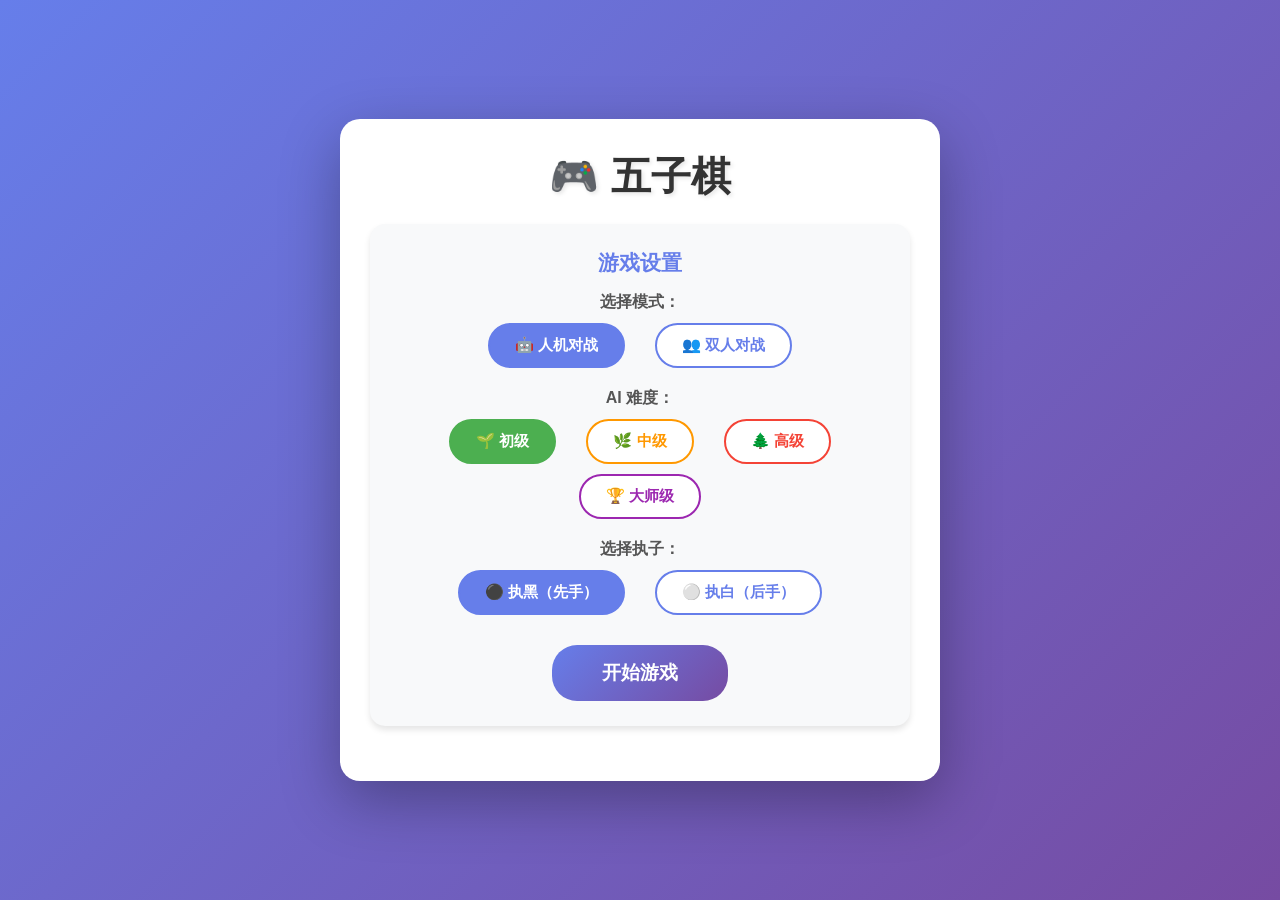
==== index.html @ c81fbda4 "Add Zhang Zhenyuan fan site" ====
<!DOCTYPE html>
<html lang="zh-CN">
<head>
    <meta charset="UTF-8">
    <meta name="viewport" content="width=device-width, initial-scale=1.0">
    <title>五子棋游戏</title>
    <style>
        * {
            margin: 0;
            padding: 0;
            box-sizing: border-box;
        }

        body {
            font-family: 'Arial', sans-serif;
            background: linear-gradient(135deg, #667eea 0%, #764ba2 100%);
            min-height: 100vh;
            display: flex;
            flex-direction: column;
            align-items: center;
            justify-content: center;
            padding: 20px;
        }

        .game-container {
            background: white;
            border-radius: 20px;
            padding: 30px;
            box-shadow: 0 20px 60px rgba(0, 0, 0, 0.3);
            text-align: center;
            max-width: 600px;
            width: 100%;
        }

        h1 {
            color: #333;
            margin-bottom: 20px;
            font-size: 2.5em;
            text-shadow: 2px 2px 4px rgba(0, 0, 0, 0.1);
        }

        .setup-panel {
            background: #f8f9fa;
            padding: 25px;
            border-radius: 15px;
            margin-bottom: 25px;
            box-shadow: 0 4px 6px rgba(0, 0, 0, 0.1);
        }

        .setup-title {
            font-size: 1.3em;
            color: #667eea;
            margin-bottom: 15px;
            font-weight: bold;
        }

        .option-group {
            margin-bottom: 20px;
        }

        .option-label {
            display: block;
            margin-bottom: 10px;
            font-weight: bold;
            color: #555;
        }

        .mode-buttons, .color-buttons, .difficulty-buttons {
            display: flex;
            gap: 10px;
            justify-content: center;
            flex-wrap: wrap;
        }

        .mode-btn, .color-btn, .difficulty-btn {
            padding: 10px 25px;
            border: 2px solid #667eea;
            background: white;
            border-radius: 25px;
            cursor: pointer;
            font-size: 0.95em;
            transition: all 0.3s ease;
            color: #667eea;
            font-weight: bold;
        }

        .mode-btn:hover, .color-btn:hover, .difficulty-btn:hover {
            background: #667eea;
            color: white;
            transform: translateY(-2px);
        }

        .mode-btn.active, .color-btn.active, .difficulty-btn.active {
            background: #667eea;
            color: white;
        }

        .difficulty-btn.easy { border-color: #4CAF50; color: #4CAF50; }
        .difficulty-btn.easy:hover, .difficulty-btn.easy.active { background: #4CAF50; color: white; }

        .difficulty-btn.medium { border-color: #FF9800; color: #FF9800; }
        .difficulty-btn.medium:hover, .difficulty-btn.medium.active { background: #FF9800; color: white; }

        .difficulty-btn.hard { border-color: #F44336; color: #F44336; }
        .difficulty-btn.hard:hover, .difficulty-btn.hard.active { background: #F44336; color: white; }

        .difficulty-btn.master { border-color: #9C27B0; color: #9C27B0; }
        .difficulty-btn.master:hover, .difficulty-btn.master.active { background: #9C27B0; color: white; }

        .start-btn {
            background: linear-gradient(135deg, #667eea, #764ba2);
            color: white;
            padding: 15px 50px;
            font-size: 1.2em;
            border: none;
            border-radius: 25px;
            cursor: pointer;
            transition: all 0.3s ease;
            font-weight: bold;
            margin-top: 10px;
        }

        .start-btn:hover {
            transform: translateY(-2px);
            box-shadow: 0 5px 15px rgba(102, 126, 234, 0.4);
        }

        .game-info {
            margin-bottom: 20px;
            font-size: 1.2em;
        }

        .current-player {
            display: inline-block;
            padding: 10px 25px;
            border-radius: 30px;
            font-weight: bold;
            transition: all 0.3s ease;
        }

        .current-player.black {
            background: linear-gradient(135deg, #666, #333);
            color: white;
        }

        .current-player.white {
            background: linear-gradient(135deg, #f0f0f0, #ccc);
            color: #333;
        }

        .ai-thinking {
            color: #667eea;
            font-style: italic;
            display: none;
            margin-left: 10px;
        }

        .difficulty-display {
            color: #667eea;
            font-weight: bold;
            margin-left: 15px;
            padding: 5px 15px;
            background: #f0f0f0;
            border-radius: 15px;
        }

        #board {
            margin: 20px auto;
            background: #DEB887;
            border: 3px solid #8B4513;
            border-radius: 10px;
            cursor: pointer;
            box-shadow: 0 5px 15px rgba(0, 0, 0, 0.2);
            display: none;
        }

        .buttons {
            margin-top: 20px;
        }

        button {
            padding: 12px 30px;
            font-size: 1.1em;
            border: none;
            border-radius: 25px;
            cursor: pointer;
            margin: 0 10px;
            transition: all 0.3s ease;
            font-weight: bold;
        }

        button.primary {
            background: linear-gradient(135deg, #667eea, #764ba2);
            color: white;
        }

        button.primary:hover {
            transform: translateY(-2px);
            box-shadow: 0 5px 15px rgba(102, 126, 234, 0.4);
        }

        .winner-message {
            font-size: 1.8em;
            color: #667eea;
            margin: 20px 0;
            animation: bounce 0.5s ease infinite alternate;
            display: none;
        }

        @keyframes bounce {
            from {
                transform: translateY(0);
            }
            to {
                transform: translateY(-10px);
            }
        }

        .instructions {
            margin-top: 20px;
            color: #666;
            font-size: 0.9em;
        }

        .hidden {
            display: none !important;
        }

        .visible {
            display: block !important;
        }
    </style>
</head>
<body>
    <div class="game-container">
        <h1>🎮 五子棋</h1>
        
        <!-- 设置面板 -->
        <div id="setupPanel" class="setup-panel">
            <div class="setup-title">游戏设置</div>
            
            <div class="option-group">
                <label class="option-label">选择模式：</label>
                <div class="mode-buttons">
                    <button class="mode-btn active" data-mode="ai" onclick="selectMode('ai')">🤖 人机对战</button>
                    <button class="mode-btn" data-mode="player" onclick="selectMode('player')">👥 双人对战</button>
                </div>
            </div>

            <div class="option-group" id="difficultySelection">
                <label class="option-label">AI 难度：</label>
                <div class="difficulty-buttons">
                    <button class="difficulty-btn easy active" data-difficulty="easy" onclick="selectDifficulty('easy')">🌱 初级</button>
                    <button class="difficulty-btn medium" data-difficulty="medium" onclick="selectDifficulty('medium')">🌿 中级</button>
                    <button class="difficulty-btn hard" data-difficulty="hard" onclick="selectDifficulty('hard')">🌲 高级</button>
                    <button class="difficulty-btn master" data-difficulty="master" onclick="selectDifficulty('master')">🏆 大师级</button>
                </div>
            </div>

            <div class="option-group" id="colorSelection">
                <label class="option-label">选择执子：</label>
                <div class="color-buttons">
                    <button class="color-btn active" data-color="black" onclick="selectColor('black')">⚫ 执黑（先手）</button>
                    <button class="color-btn" data-color="white" onclick="selectColor('white')">⚪ 执白（后手）</button>
                </div>
            </div>

            <button class="start-btn" onclick="startGame()">开始游戏</button>
        </div>

        <!-- 游戏区域 -->
        <div id="gameArea" class="hidden">
            <div class="game-info">
                <span id="currentPlayer" class="current-player black">当前玩家：黑棋</span>
                <span id="aiThinking" class="ai-thinking">AI 思考中...</span>
                <span id="difficultyDisplay" class="difficulty-display"></span>
            </div>

            <canvas id="board" width="450" height="450"></canvas>

            <div id="winnerMessage" class="winner-message"></div>

            <div class="buttons">
                <button class="primary" onclick="showSetup()">重新设置</button>
                <button class="primary" onclick="restartGame()">重新开始</button>
            </div>
        </div>
    </div>

    <script>
        const canvas = document.getElementById('board');
        const ctx = canvas.getContext('2d');
        const currentPlayerEl = document.getElementById('currentPlayer');
        const winnerMessage = document.getElementById('winnerMessage');
        const setupPanel = document.getElementById('setupPanel');
        const gameArea = document.getElementById('gameArea');
        const colorSelection = document.getElementById('colorSelection');
        const difficultySelection = document.getElementById('difficultySelection');
        const aiThinking = document.getElementById('aiThinking');
        const difficultyDisplay = document.getElementById('difficultyDisplay');

        const BOARD_SIZE = 15;
        const CELL_SIZE = 30;
        const STONE_SIZE = 13;

        let board = [];
        let currentPlayer = 'black';
        let gameOver = false;
        let gameMode = 'ai';
        let playerColor = 'black';
        let aiColor = 'white';
        let difficulty = 'easy';

        // 难度名称映射
        const difficultyNames = {
            'easy': '初级',
            'medium': '中级',
            'hard': '高级',
            'master': '大师级'
        };

        // 选择游戏模式
        function selectMode(mode) {
            gameMode = mode;
            document.querySelectorAll('.mode-btn').forEach(btn => {
                btn.classList.remove('active');
                if (btn.dataset.mode === mode) {
                    btn.classList.add('active');
                }
            });

            // 人机模式显示难度和颜色选择，双人对战隐藏
            if (mode === 'ai') {
                difficultySelection.style.display = 'block';
                colorSelection.style.display = 'block';
            } else {
                difficultySelection.style.display = 'none';
                colorSelection.style.display = 'none';
            }
        }

        // 选择难度
        function selectDifficulty(diff) {
            difficulty = diff;
            document.querySelectorAll('.difficulty-btn').forEach(btn => {
                btn.classList.remove('active');
                if (btn.dataset.difficulty === diff) {
                    btn.classList.add('active');
                }
            });
        }

        // 选择执子颜色
        function selectColor(color) {
            playerColor = color;
            aiColor = color === 'black' ? 'white' : 'black';
            document.querySelectorAll('.color-btn').forEach(btn => {
                btn.classList.remove('active');
                if (btn.dataset.color === color) {
                    btn.classList.add('active');
                }
            });
        }

        // 显示设置面板
        function showSetup() {
            setupPanel.classList.remove('hidden');
            setupPanel.classList.add('visible');
            gameArea.classList.add('hidden');
            gameArea.classList.remove('visible');
        }

        // 开始游戏
        function startGame() {
            setupPanel.classList.remove('visible');
            setupPanel.classList.add('hidden');
            gameArea.classList.remove('hidden');
            gameArea.classList.add('visible');
            canvas.style.display = 'block';

            if (gameMode === 'ai') {
                difficultyDisplay.textContent = `难度: ${difficultyNames[difficulty]}`;
                difficultyDisplay.style.display = 'inline-block';
            } else {
                difficultyDisplay.style.display = 'none';
            }

            restartGame();
        }

        // 初始化棋盘
        function initBoard() {
            board = [];
            for (let i = 0; i < BOARD_SIZE; i++) {
                board[i] = [];
                for (let j = 0; j < BOARD_SIZE; j++) {
                    board[i][j] = null;
                }
            }
        }

        // 绘制棋盘
        function drawBoard() {
            ctx.fillStyle = '#DEB887';
            ctx.fillRect(0, 0, canvas.width, canvas.height);

            ctx.strokeStyle = '#8B4513';
            ctx.lineWidth = 1;

            for (let i = 0; i < BOARD_SIZE; i++) {
                ctx.beginPath();
                ctx.moveTo(15, 15 + i * CELL_SIZE);
                ctx.lineTo(435, 15 + i * CELL_SIZE);
                ctx.stroke();

                ctx.beginPath();
                ctx.moveTo(15 + i * CELL_SIZE, 15);
                ctx.lineTo(15 + i * CELL_SIZE, 435);
                ctx.stroke();
            }

            const stars = [
                [3, 3], [11, 3], [7, 7], [3, 11], [11, 11]
            ];

            ctx.fillStyle = '#8B4513';
            stars.forEach(([x, y]) => {
                ctx.beginPath();
                ctx.arc(15 + x * CELL_SIZE, 15 + y * CELL_SIZE, 4, 0, Math.PI * 2);
                ctx.fill();
            });
        }

        // 绘制棋子
        function drawStone(row, col, color) {
            const x = 15 + col * CELL_SIZE;
            const y = 15 + row * CELL_SIZE;

            ctx.beginPath();
            ctx.arc(x, y, STONE_SIZE, 0, Math.PI * 2);

            if (color === 'black') {
                const gradient = ctx.createRadialGradient(x - 3, y - 3, 0, x, y, STONE_SIZE);
                gradient.addColorStop(0, '#555');
                gradient.addColorStop(1, '#000');
                ctx.fillStyle = gradient;
            } else {
                const gradient = ctx.createRadialGradient(x - 3, y - 3, 0, x, y, STONE_SIZE);
                gradient.addColorStop(0, '#fff');
                gradient.addColorStop(1, '#ddd');
                ctx.fillStyle = gradient;
            }

            ctx.fill();

            if (color === 'black') {
                ctx.beginPath();
                ctx.arc(x - 4, y - 4, 3, 0, Math.PI * 2);
                ctx.fillStyle = 'rgba(255, 255, 255, 0.3)';
                ctx.fill();
            }
        }

        // 绘制所有棋子
        function drawAllStones() {
            for (let i = 0; i < BOARD_SIZE; i++) {
                for (let j = 0; j < BOARD_SIZE; j++) {
                    if (board[i][j]) {
                        drawStone(i, j, board[i][j]);
                    }
                }
            }
        }

        // 检查胜负
        function checkWin(row, col, color) {
            const directions = [
                [[0, 1], [0, -1]],
                [[1, 0], [-1, 0]],
                [[1, 1], [-1, -1]],
                [[1, -1], [-1, 1]]
            ];

            for (let dir of directions) {
                let count = 1;

                for (let side of dir) {
                    let r = row + side[0];
                    let c = col + side[1];

                    while (
                        r >= 0 && r < BOARD_SIZE &&
                        c >= 0 && c < BOARD_SIZE &&
                        board[r][c] === color
                    ) {
                        count++;
                        r += side[0];
                        c += side[1];
                    }
                }

                if (count >= 5) {
                    return true;
                }
            }

            return false;
        }

        // 增强的评估函数（大师级专用）
        function evaluatePositionAdvanced(row, col, color) {
            let score = 0;
            const directions = [
                [1, 0], [0, 1], [1, 1], [1, -1]
            ];

            for (let dir of directions) {
                const [dr, dc] = dir;
                let count = 1;
                let blocked = 0;
                let openEnds = 0;
                let consecutive = true;

                // 正向检查
                for (let i = 1; i < 6; i++) {
                    const r = row + dr * i;
                    const c = col + dc * i;
                    if (r < 0 || r >= BOARD_SIZE || c < 0 || c >= BOARD_SIZE) {
                        blocked++;
                        consecutive = false;
                        break;
                    }
                    if (board[r][c] === color) {
                        count++;
                    } else if (board[r][c] === null) {
                        openEnds++;
                        break;
                    } else {
                        blocked++;
                        consecutive = false;
                        break;
                    }
                }

                // 反向检查
                for (let i = 1; i < 6; i++) {
                    const r = row - dr * i;
                    const c = col - dc * i;
                    if (r < 0 || r >= BOARD_SIZE || c < 0 || c >= BOARD_SIZE) {
                        blocked++;
                        consecutive = false;
                        break;
                    }
                    if (board[r][c] === color) {
                        count++;
                    } else if (board[r][c] === null) {
                        openEnds++;
                        break;
                    } else {
                        blocked++;
                        consecutive = false;
                        break;
                    }
                }

                // 高级评分系统
                if (count >= 5) {
                    score += 1000000; // 连五，必胜
                } else if (count === 4) {
                    if (openEnds === 2) {
                        score += 100000; // 活四，必胜
                    } else if (openEnds === 1 && blocked < 2) {
                        score += 50000; // 冲四
                    } else if (openEnds === 0) {
                        score += 10000; // 死四
                    }
                } else if (count === 3) {
                    if (openEnds === 2) {
                        score += 15000; // 活三，威胁大
                    } else if (openEnds === 1) {
                        score += 1000; // 眠三
                    }
                } else if (count === 2) {
                    if (openEnds === 2) {
                        score += 500; // 活二
                    } else if (openEnds === 1) {
                        score += 100; // 眠二
                    }
                } else if (count === 1 && openEnds === 2) {
                    score += 50; // 活一
                }
            }

            return score;
        }

        // 普通评估函数（初级-中级-高级使用）
        function evaluatePosition(row, col, color) {
            let score = 0;
            const directions = [
                [1, 0], [0, 1], [1, 1], [1, -1]
            ];

            for (let dir of directions) {
                const [dr, dc] = dir;
                let count = 1;
                let blocked = 0;
                let openEnds = 0;

                // 正向检查
                for (let i = 1; i < 5; i++) {
                    const r = row + dr * i;
                    const c = col + dc * i;
                    if (r < 0 || r >= BOARD_SIZE || c < 0 || c >= BOARD_SIZE) {
                        blocked++;
                        break;
                    }
                    if (board[r][c] === color) {
                        count++;
                    } else if (board[r][c] === null) {
                        openEnds++;
                        break;
                    } else {
                        blocked++;
                        break;
                    }
                }

                // 反向检查
                for (let i = 1; i < 5; i++) {
                    const r = row - dr * i;
                    const c = col - dc * i;
                    if (r < 0 || r >= BOARD_SIZE || c < 0 || c >= BOARD_SIZE) {
                        blocked++;
                        break;
                    }
                    if (board[r][c] === color) {
                        count++;
                    } else if (board[r][c] === null) {
                        openEnds++;
                        break;
                    } else {
                        blocked++;
                        break;
                    }
                }

                // 评分
                if (count >= 5) {
                    score += 100000;
                } else if (count === 4) {
                    if (openEnds >= 1 && blocked < 2) {
                        score += 10000;
                    }
                } else if (count === 3) {
                    if (openEnds === 2) {
                        score += 5000;
                    } else if (openEnds === 1) {
                        score += 500;
                    }
                } else if (count === 2) {
                    if (openEnds === 2) {
                        score += 100;
                    }
                }
            }

            return score;
        }

        // 获取空位（带邻居检查）
        function getEmptySpots() {
            let spots = [];
            for (let i = 0; i < BOARD_SIZE; i++) {
                for (let j = 0; j < BOARD_SIZE; j++) {
                    if (board[i][j] === null) {
                        let hasNeighbor = false;
                        for (let di = -1; di <= 1; di++) {
                            for (let dj = -1; dj <= 1; dj++) {
                                if (di === 0 && dj === 0) continue;
                                const ni = i + di;
                                const nj = j + dj;
                                if (ni >= 0 && ni < BOARD_SIZE && nj >= 0 && nj < BOARD_SIZE) {
                                    if (board[ni][nj] !== null) {
                                        hasNeighbor = true;
                                        break;
                                    }
                                }
                            }
                            if (hasNeighbor) break;
                        }
                        if (hasNeighbor || (i === 7 && j === 7)) {
                            spots.push({ row: i, col: j });
                        }
                    }
                }
            }
            return spots;
        }

        // 初级 AI：随机 + 基础防守
        function aiEasy() {
            let spots = getEmptySpots();
            
            // 检查是否需要防守或进攻
            let bestMove = null;
            let bestScore = 0;

            for (let spot of spots) {
                const attackScore = evaluatePosition(spot.row, spot.col, aiColor);
                const defendScore = evaluatePosition(spot.row, spot.col, playerColor);
                const score = attackScore + defendScore;

                if (score > 5000) {
                    if (score > bestScore) {
                        bestScore = score;
                        bestMove = spot;
                    }
                }
            }

            if (bestMove) return bestMove;

            // 否则随机选择
            if (spots.length > 0) {
                return spots[Math.floor(Math.random() * spots.length)];
            }

            // 第一手下中心
            if (board[7][7] === null) return { row: 7, col: 7 };

            return null;
        }

        // 中级 AI：进攻防守平衡
        function aiMedium() {
            let spots = getEmptySpots();
            if (spots.length === 0 && board[7][7] === null) {
                return { row: 7, col: 7 };
            }

            let bestScore = -Infinity;
            let bestMoves = [];

            for (let spot of spots) {
                const attackScore = evaluatePosition(spot.row, spot.col, aiColor);
                const defendScore = evaluatePosition(spot.row, spot.col, playerColor);
                const totalScore = attackScore * 1.2 + defendScore;

                if (totalScore > bestScore) {
                    bestScore = totalScore;
                    bestMoves = [spot];
                } else if (totalScore === bestScore) {
                    bestMoves.push(spot);
                }
            }

            if (bestMoves.length > 0) {
                return bestMoves[Math.floor(Math.random() * bestMoves.length)];
            }

            return null;
        }

        // 高级 AI：深度搜索
        function aiHard() {
            let spots = getEmptySpots();
            if (spots.length === 0 && board[7][7] === null) {
                return { row: 7, col: 7 };
            }

            let bestScore = -Infinity;
            let bestMove = null;
            let depth = 2;

            for (let spot of spots) {
                board[spot.row][spot.col] = aiColor;
                let score = minimax(depth - 1, false, -Infinity, Infinity);
                board[spot.row][spot.col] = null;

                // 添加位置优势分
                const centerDist = Math.abs(spot.row - 7) + Math.abs(spot.col - 7);
                score += (14 - centerDist) * 10;

                if (score > bestScore) {
                    bestScore = score;
                    bestMove = spot;
                }
            }

            return bestMove || spots[0];
        }

        // 大师级 AI：深度 Minimax + Alpha-Beta 剪枝 + 威胁检测
        function aiMaster() {
            let spots = getEmptySpots();
            
            // 第一手下中心
            if (spots.length === 0 && board[7][7] === null) {
                return { row: 7, col: 7 };
            }

            // 步骤1：检查是否有必胜或必防的位置
            let criticalMove = findCriticalMove(spots);
            if (criticalMove) {
                return criticalMove;
            }

            // 步骤2：对候选位置进行排序（提高剪枝效率）
            let sortedSpots = sortSpotsByPriority(spots);

            // 步骤3：深度搜索
            let bestScore = -Infinity;
            let bestMove = null;
            let depth = 6; // 增加到6层

            // 只搜索前15个最有希望的位置
            for (let i = 0; i < Math.min(sortedSpots.length, 15); i++) {
                let spot = sortedSpots[i];
                board[spot.row][spot.col] = aiColor;
                
                let score = minimax(depth - 1, false, -Infinity, Infinity, true);
                board[spot.row][spot.col] = null;

                // 位置优势分（更重视中心和黄金位置）
                const centerDist = Math.abs(spot.row - 7) + Math.abs(spot.col - 7);
                score += (14 - centerDist) * 30;
                
                // 黄金点奖励（星位附近）
                const stars = [[3, 3], [11, 3], [7, 7], [3, 11], [11, 11]];
                for (let star of stars) {
                    if (Math.abs(spot.row - star[0]) <= 1 && Math.abs(spot.col - star[1]) <= 1) {
                        score += 50;
                    }
                }

                if (score > bestScore) {
                    bestScore = score;
                    bestMove = spot;
                }
            }

            return bestMove || spots[0];
        }

        // 查找关键位置（必胜或必防）
        function findCriticalMove(spots) {
            let bestAttack = null;
            let bestDefend = null;
            let maxAttackScore = 0;
            let maxDefendScore = 0;

            for (let spot of spots) {
                const attackScore = evaluatePositionAdvanced(spot.row, spot.col, aiColor);
                const defendScore = evaluatePositionAdvanced(spot.row, spot.col, playerColor);

                // 检查必胜
                if (attackScore >= 100000) {
                    return spot; // 立即获胜
                }

                // 检查必防
                if (defendScore >= 100000) {
                    return spot; // 必须防守
                }

                // 记录最佳的进攻和防守位置
                if (attackScore > maxAttackScore) {
                    maxAttackScore = attackScore;
                    bestAttack = spot;
                }

                if (defendScore > maxDefendScore) {
                    maxDefendScore = defendScore;
                    bestDefend = spot;
                }
            }

            // 如果有高威胁的活四或冲四，优先防守
            if (maxDefendScore >= 50000) {
                return bestDefend;
            }

            // 如果有高价值的进攻机会，优先进攻
            if (maxAttackScore >= 50000) {
                return bestAttack;
            }

            return null;
        }

        // 对候选位置进行优先级排序
        function sortSpotsByPriority(spots) {
            return spots.map(spot => {
                let priority = 0;
                
                // 评估 AI 和玩家的得分
                const attackScore = evaluatePositionAdvanced(spot.row, spot.col, aiColor);
                const defendScore = evaluatePositionAdvanced(spot.row, spot.col, playerColor);
                
                priority = attackScore + defendScore * 1.3; // 防守权重略高

                // 位置优势
                const centerDist = Math.abs(spot.row - 7) + Math.abs(spot.col - 7);
                priority += (14 - centerDist) * 10;

                return { spot, priority };
            }).sort((a, b) => b.priority - a.priority).map(item => item.spot);
        }

        // Minimax 算法（带 Alpha-Beta 剪枝）
        function minimax(depth, isMaximizing, alpha, beta, useAdvancedEval = false) {
            // 检查游戏结束
            for (let i = 0; i < BOARD_SIZE; i++) {
                for (let j = 0; j < BOARD_SIZE; j++) {
                    if (board[i][j] !== null) {
                        if (checkWin(i, j, board[i][j])) {
                            // 越快获胜或越晚失败，分数越高
                            if (board[i][j] === aiColor) {
                                return 1000000 + depth * 10000;
                            } else {
                                return -1000000 - depth * 10000;
                            }
                        }
                    }
                }
            }

            if (depth === 0) {
                return useAdvancedEval ? evaluateBoardAdvanced() : evaluateBoard();
            }

            let spots = getEmptySpots();
            
            // 根据深度调整搜索范围
            let searchLimit = depth > 3 ? 12 : 20;
            spots = spots.slice(0, searchLimit);

            if (isMaximizing) {
                let maxScore = -Infinity;
                for (let spot of spots) {
                    board[spot.row][spot.col] = aiColor;
                    let score = minimax(depth - 1, false, alpha, beta, useAdvancedEval);
                    board[spot.row][spot.col] = null;
                    maxScore = Math.max(maxScore, score);
                    alpha = Math.max(alpha, score);
                    if (beta <= alpha) break;
                }
                return maxScore;
            } else {
                let minScore = Infinity;
                for (let spot of spots) {
                    board[spot.row][spot.col] = playerColor;
                    let score = minimax(depth - 1, true, alpha, beta, useAdvancedEval);
                    board[spot.row][spot.col] = null;
                    minScore = Math.min(minScore, score);
                    beta = Math.min(beta, score);
                    if (beta <= alpha) break;
                }
                return minScore;
            }
        }

        // 评估整个棋盘（大师级专用）
        function evaluateBoardAdvanced() {
            let aiScore = 0;
            let playerScore = 0;

            for (let i = 0; i < BOARD_SIZE; i++) {
                for (let j = 0; j < BOARD_SIZE; j++) {
                    if (board[i][j] === aiColor) {
                        aiScore += evaluatePositionAdvanced(i, j, aiColor);
                    } else if (board[i][j] === playerColor) {
                        playerScore += evaluatePositionAdvanced(i, j, playerColor);
                    }
                }
            }

            // 防守权重更高
            return aiScore - playerScore * 1.5;
        }

        // 评估整个棋盘（普通版）
        function evaluateBoard() {
            let aiScore = 0;
            let playerScore = 0;

            for (let i = 0; i < BOARD_SIZE; i++) {
                for (let j = 0; j < BOARD_SIZE; j++) {
                    if (board[i][j] === aiColor) {
                        aiScore += evaluatePosition(i, j, aiColor);
                    } else if (board[i][j] === playerColor) {
                        playerScore += evaluatePosition(i, j, playerColor);
                    }
                }
            }

            return aiScore - playerScore * 1.1;
        }

        // 根据难度选择 AI
        function findBestMove() {
            switch (difficulty) {
                case 'easy':
                    return aiEasy();
                case 'medium':
                    return aiMedium();
                case 'hard':
                    return aiHard();
                case 'master':
                    return aiMaster();
                default:
                    return aiEasy();
            }
        }

        // AI 落子逻辑
        function aiMove() {
            if (gameOver) return;

            aiThinking.style.display = 'inline';

            // 根据难度调整思考时间（大师级需要更多时间）
            const thinkTime = {
                'easy': 300,
                'medium': 500,
                'hard': 800,
                'master': 2000
            }[difficulty] || 500;

            setTimeout(() => {
                let bestMove = findBestMove();

                if (bestMove) {
                    board[bestMove.row][bestMove.col] = aiColor;
                    drawBoard();
                    drawAllStones();
                    drawStone(bestMove.row, bestMove.col, aiColor);

                    if (checkWin(bestMove.row, bestMove.col, aiColor)) {
                        gameOver = true;
                        winnerMessage.textContent = `🤖 AI (${difficultyNames[difficulty]}) 获胜！`;
                        winnerMessage.style.display = 'block';
                        currentPlayerEl.textContent = '游戏结束';
                        aiThinking.style.display = 'none';
                        return;
                    }

                    currentPlayer = playerColor;
                    updatePlayerDisplay();
                }

                aiThinking.style.display = 'none';
            }, thinkTime);
        }

        // 更新玩家显示
        function updatePlayerDisplay() {
            const playerText = currentPlayer === 'black' ? '黑棋' : '白棋';
            if (gameMode === 'ai') {
                const playerLabel = currentPlayer === playerColor ? '你' : 'AI';
                currentPlayerEl.textContent = `当前玩家：${playerLabel}（${playerText}）`;
            } else {
                currentPlayerEl.textContent = `当前玩家：${playerText}`;
            }
            currentPlayerEl.className = `current-player ${currentPlayer}`;
        }

        // 处理点击
        canvas.addEventListener('click', function(event) {
            if (gameOver) return;

            // AI 回合禁止玩家操作
            if (gameMode === 'ai' && currentPlayer === aiColor) return;

            const rect = canvas.getBoundingClientRect();
            const x = event.clientX - rect.left;
            const y = event.clientY - rect.top;

            const col = Math.round((x - 15) / CELL_SIZE);
            const row = Math.round((y - 15) / CELL_SIZE);

            if (
                row >= 0 && row < BOARD_SIZE &&
                col >= 0 && col < BOARD_SIZE &&
                !board[row][col]
            ) {
                board[row][col] = currentPlayer;
                drawBoard();
                drawAllStones();
                drawStone(row, col, currentPlayer);

                if (checkWin(row, col, currentPlayer)) {
                    gameOver = true;
                    let winnerText = currentPlayer === 'black' ? '黑棋' : '白棋';
                    if (gameMode === 'ai') {
                        winnerText = currentPlayer === playerColor ? `你（${winnerText}）` : `AI（${winnerText}）`;
                    }
                    winnerMessage.textContent = `🎉 ${winnerText} 获胜！`;
                    winnerMessage.style.display = 'block';
                    currentPlayerEl.textContent = '游戏结束';
                    aiThinking.style.display = 'none';
                    return;
                }

                // 切换玩家
                currentPlayer = currentPlayer === 'black' ? 'white' : 'black';
                updatePlayerDisplay();

                // AI 回合
                if (gameMode === 'ai' && currentPlayer === aiColor && !gameOver) {
                    aiMove();
                }
            }
        });

        // 重新开始游戏
        function restartGame() {
            initBoard();
            currentPlayer = playerColor === 'black' ? 'black' : 'black';
            gameOver = false;
            winnerMessage.style.display = 'none';
            aiThinking.style.display = 'none';

            if (gameMode === 'ai' && playerColor !== 'black') {
                currentPlayer = 'black';
                updatePlayerDisplay();
                setTimeout(() => aiMove(), 500);
            } else {
                updatePlayerDisplay();
            }

            drawBoard();
        }

        // 初始化
        initBoard();
        drawBoard();
    </script>
</body>
</html>
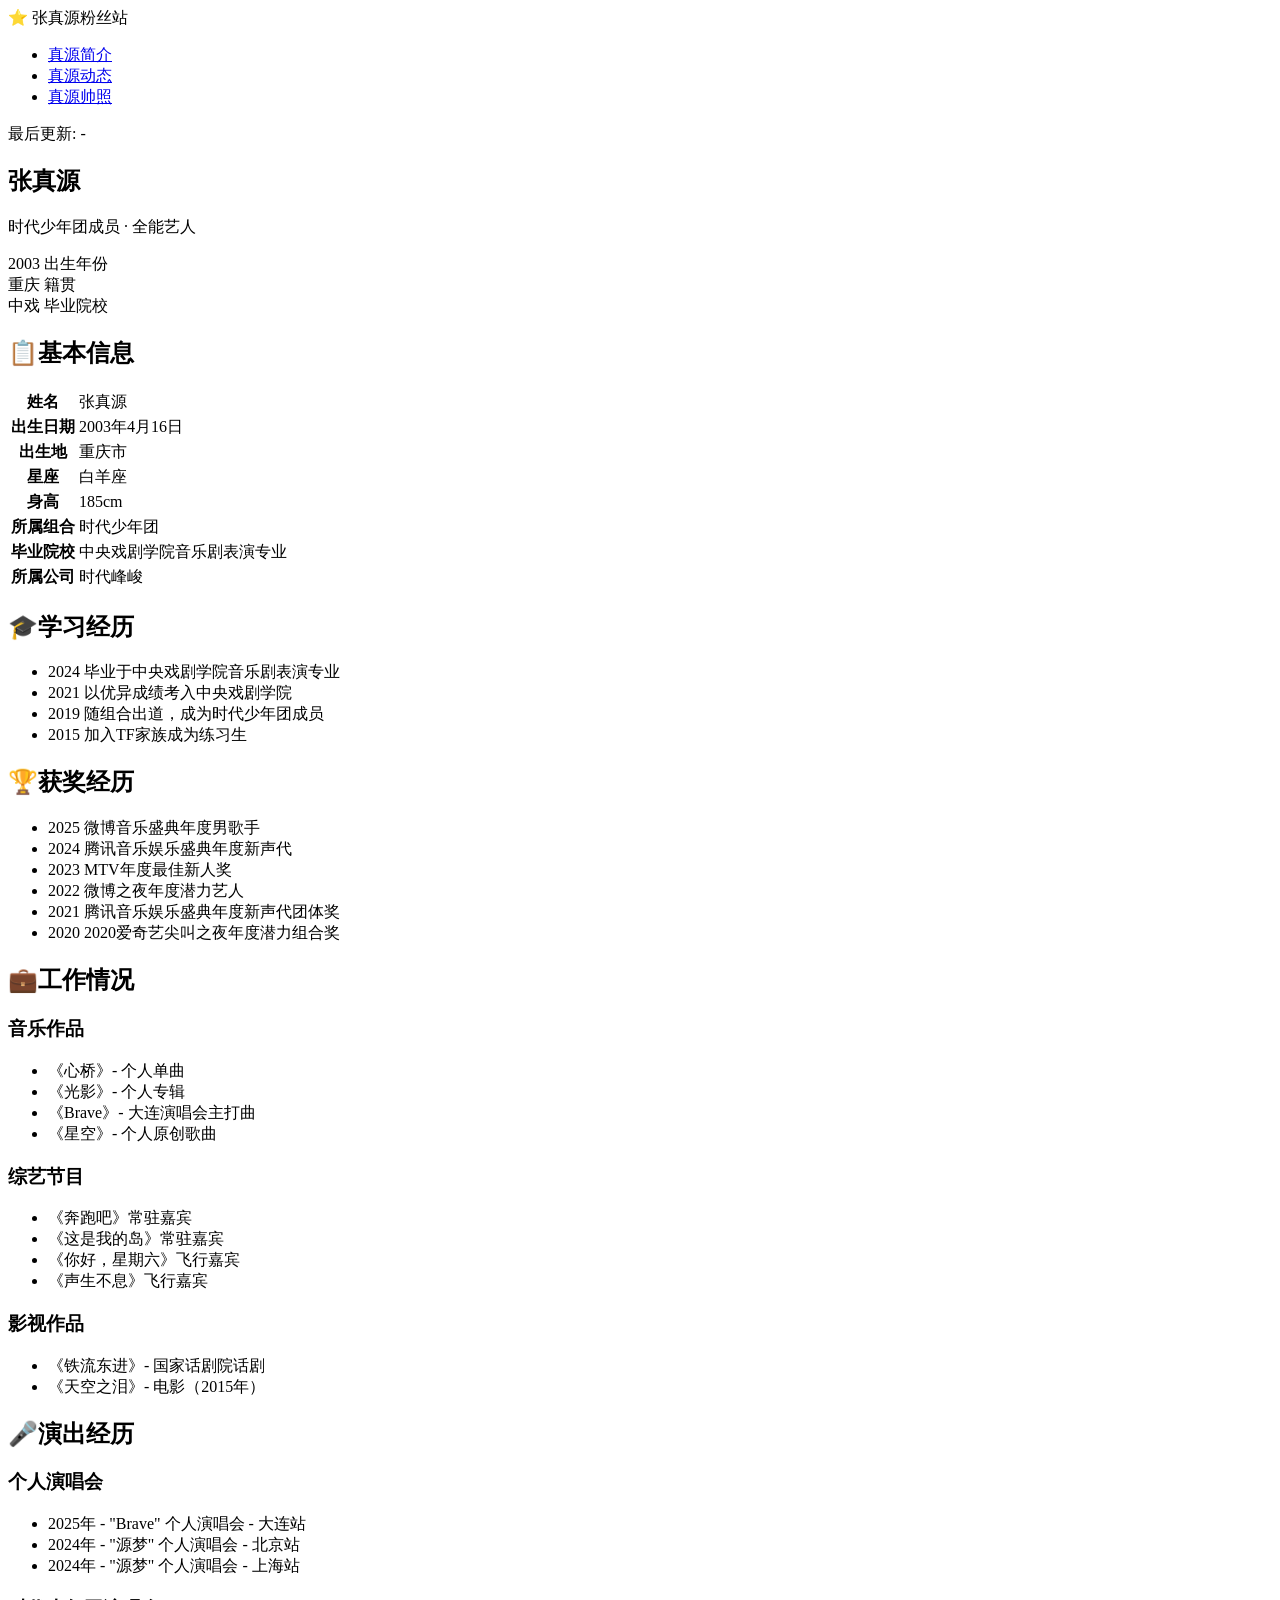
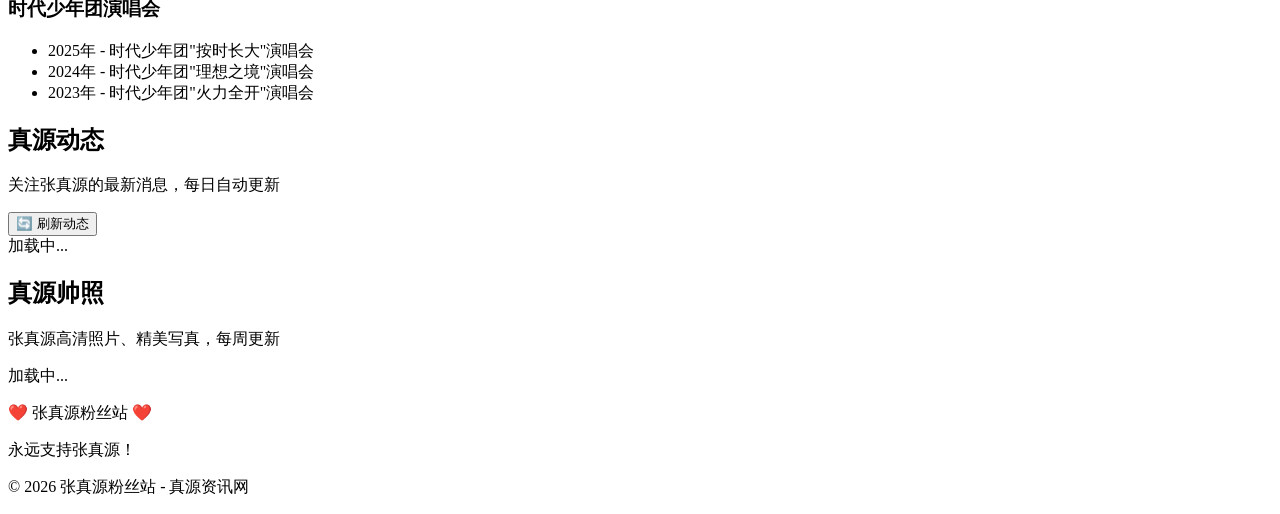
==== commit ace7cb52: "Add files via upload" ====
--- a/index.html
+++ b/index.html
@@ -1,1141 +1,248 @@
-<!DOCTYPE html>
-<html lang="zh-CN">
-<head>
-    <meta charset="UTF-8">
-    <meta name="viewport" content="width=device-width, initial-scale=1.0">
-    <title>五子棋游戏</title>
-    <style>
-        * {
-            margin: 0;
-            padding: 0;
-            box-sizing: border-box;
-        }
-
-        body {
-            font-family: 'Arial', sans-serif;
-            background: linear-gradient(135deg, #667eea 0%, #764ba2 100%);
-            min-height: 100vh;
-            display: flex;
-            flex-direction: column;
-            align-items: center;
-            justify-content: center;
-            padding: 20px;
-        }
-
-        .game-container {
-            background: white;
-            border-radius: 20px;
-            padding: 30px;
-            box-shadow: 0 20px 60px rgba(0, 0, 0, 0.3);
-            text-align: center;
-            max-width: 600px;
-            width: 100%;
-        }
-
-        h1 {
-            color: #333;
-            margin-bottom: 20px;
-            font-size: 2.5em;
-            text-shadow: 2px 2px 4px rgba(0, 0, 0, 0.1);
-        }
-
-        .setup-panel {
-            background: #f8f9fa;
-            padding: 25px;
-            border-radius: 15px;
-            margin-bottom: 25px;
-            box-shadow: 0 4px 6px rgba(0, 0, 0, 0.1);
-        }
-
-        .setup-title {
-            font-size: 1.3em;
-            color: #667eea;
-            margin-bottom: 15px;
-            font-weight: bold;
-        }
-
-        .option-group {
-            margin-bottom: 20px;
-        }
-
-        .option-label {
-            display: block;
-            margin-bottom: 10px;
-            font-weight: bold;
-            color: #555;
-        }
-
-        .mode-buttons, .color-buttons, .difficulty-buttons {
-            display: flex;
-            gap: 10px;
-            justify-content: center;
-            flex-wrap: wrap;
-        }
-
-        .mode-btn, .color-btn, .difficulty-btn {
-            padding: 10px 25px;
-            border: 2px solid #667eea;
-            background: white;
-            border-radius: 25px;
-            cursor: pointer;
-            font-size: 0.95em;
-            transition: all 0.3s ease;
-            color: #667eea;
-            font-weight: bold;
-        }
-
-        .mode-btn:hover, .color-btn:hover, .difficulty-btn:hover {
-            background: #667eea;
-            color: white;
-            transform: translateY(-2px);
-        }
-
-        .mode-btn.active, .color-btn.active, .difficulty-btn.active {
-            background: #667eea;
-            color: white;
-        }
-
-        .difficulty-btn.easy { border-color: #4CAF50; color: #4CAF50; }
-        .difficulty-btn.easy:hover, .difficulty-btn.easy.active { background: #4CAF50; color: white; }
-
-        .difficulty-btn.medium { border-color: #FF9800; color: #FF9800; }
-        .difficulty-btn.medium:hover, .difficulty-btn.medium.active { background: #FF9800; color: white; }
-
-        .difficulty-btn.hard { border-color: #F44336; color: #F44336; }
-        .difficulty-btn.hard:hover, .difficulty-btn.hard.active { background: #F44336; color: white; }
-
-        .difficulty-btn.master { border-color: #9C27B0; color: #9C27B0; }
-        .difficulty-btn.master:hover, .difficulty-btn.master.active { background: #9C27B0; color: white; }
-
-        .start-btn {
-            background: linear-gradient(135deg, #667eea, #764ba2);
-            color: white;
-            padding: 15px 50px;
-            font-size: 1.2em;
-            border: none;
-            border-radius: 25px;
-            cursor: pointer;
-            transition: all 0.3s ease;
-            font-weight: bold;
-            margin-top: 10px;
-        }
-
-        .start-btn:hover {
-            transform: translateY(-2px);
-            box-shadow: 0 5px 15px rgba(102, 126, 234, 0.4);
-        }
-
-        .game-info {
-            margin-bottom: 20px;
-            font-size: 1.2em;
-        }
-
-        .current-player {
-            display: inline-block;
-            padding: 10px 25px;
-            border-radius: 30px;
-            font-weight: bold;
-            transition: all 0.3s ease;
-        }
-
-        .current-player.black {
-            background: linear-gradient(135deg, #666, #333);
-            color: white;
-        }
-
-        .current-player.white {
-            background: linear-gradient(135deg, #f0f0f0, #ccc);
-            color: #333;
-        }
-
-        .ai-thinking {
-            color: #667eea;
-            font-style: italic;
-            display: none;
-            margin-left: 10px;
-        }
-
-        .difficulty-display {
-            color: #667eea;
-            font-weight: bold;
-            margin-left: 15px;
-            padding: 5px 15px;
-            background: #f0f0f0;
-            border-radius: 15px;
-        }
-
-        #board {
-            margin: 20px auto;
-            background: #DEB887;
-            border: 3px solid #8B4513;
-            border-radius: 10px;
-            cursor: pointer;
-            box-shadow: 0 5px 15px rgba(0, 0, 0, 0.2);
-            display: none;
-        }
-
-        .buttons {
-            margin-top: 20px;
-        }
-
-        button {
-            padding: 12px 30px;
-            font-size: 1.1em;
-            border: none;
-            border-radius: 25px;
-            cursor: pointer;
-            margin: 0 10px;
-            transition: all 0.3s ease;
-            font-weight: bold;
-        }
-
-        button.primary {
-            background: linear-gradient(135deg, #667eea, #764ba2);
-            color: white;
-        }
-
-        button.primary:hover {
-            transform: translateY(-2px);
-            box-shadow: 0 5px 15px rgba(102, 126, 234, 0.4);
-        }
-
-        .winner-message {
-            font-size: 1.8em;
-            color: #667eea;
-            margin: 20px 0;
-            animation: bounce 0.5s ease infinite alternate;
-            display: none;
-        }
-
-        @keyframes bounce {
-            from {
-                transform: translateY(0);
-            }
-            to {
-                transform: translateY(-10px);
-            }
-        }
-
-        .instructions {
-            margin-top: 20px;
-            color: #666;
-            font-size: 0.9em;
-        }
-
-        .hidden {
-            display: none !important;
-        }
-
-        .visible {
-            display: block !important;
-        }
-    </style>
-</head>
-<body>
-    <div class="game-container">
-        <h1>🎮 五子棋</h1>
-        
-        <!-- 设置面板 -->
-        <div id="setupPanel" class="setup-panel">
-            <div class="setup-title">游戏设置</div>
-            
-            <div class="option-group">
-                <label class="option-label">选择模式：</label>
-                <div class="mode-buttons">
-                    <button class="mode-btn active" data-mode="ai" onclick="selectMode('ai')">🤖 人机对战</button>
-                    <button class="mode-btn" data-mode="player" onclick="selectMode('player')">👥 双人对战</button>
-                </div>
-            </div>
-
-            <div class="option-group" id="difficultySelection">
-                <label class="option-label">AI 难度：</label>
-                <div class="difficulty-buttons">
-                    <button class="difficulty-btn easy active" data-difficulty="easy" onclick="selectDifficulty('easy')">🌱 初级</button>
-                    <button class="difficulty-btn medium" data-difficulty="medium" onclick="selectDifficulty('medium')">🌿 中级</button>
-                    <button class="difficulty-btn hard" data-difficulty="hard" onclick="selectDifficulty('hard')">🌲 高级</button>
-                    <button class="difficulty-btn master" data-difficulty="master" onclick="selectDifficulty('master')">🏆 大师级</button>
-                </div>
-            </div>
-
-            <div class="option-group" id="colorSelection">
-                <label class="option-label">选择执子：</label>
-                <div class="color-buttons">
-                    <button class="color-btn active" data-color="black" onclick="selectColor('black')">⚫ 执黑（先手）</button>
-                    <button class="color-btn" data-color="white" onclick="selectColor('white')">⚪ 执白（后手）</button>
-                </div>
-            </div>
-
-            <button class="start-btn" onclick="startGame()">开始游戏</button>
-        </div>
-
-        <!-- 游戏区域 -->
-        <div id="gameArea" class="hidden">
-            <div class="game-info">
-                <span id="currentPlayer" class="current-player black">当前玩家：黑棋</span>
-                <span id="aiThinking" class="ai-thinking">AI 思考中...</span>
-                <span id="difficultyDisplay" class="difficulty-display"></span>
-            </div>
-
-            <canvas id="board" width="450" height="450"></canvas>
-
-            <div id="winnerMessage" class="winner-message"></div>
-
-            <div class="buttons">
-                <button class="primary" onclick="showSetup()">重新设置</button>
-                <button class="primary" onclick="restartGame()">重新开始</button>
-            </div>
-        </div>
-    </div>
-
-    <script>
-        const canvas = document.getElementById('board');
-        const ctx = canvas.getContext('2d');
-        const currentPlayerEl = document.getElementById('currentPlayer');
-        const winnerMessage = document.getElementById('winnerMessage');
-        const setupPanel = document.getElementById('setupPanel');
-        const gameArea = document.getElementById('gameArea');
-        const colorSelection = document.getElementById('colorSelection');
-        const difficultySelection = document.getElementById('difficultySelection');
-        const aiThinking = document.getElementById('aiThinking');
-        const difficultyDisplay = document.getElementById('difficultyDisplay');
-
-        const BOARD_SIZE = 15;
-        const CELL_SIZE = 30;
-        const STONE_SIZE = 13;
-
-        let board = [];
-        let currentPlayer = 'black';
-        let gameOver = false;
-        let gameMode = 'ai';
-        let playerColor = 'black';
-        let aiColor = 'white';
-        let difficulty = 'easy';
-
-        // 难度名称映射
-        const difficultyNames = {
-            'easy': '初级',
-            'medium': '中级',
-            'hard': '高级',
-            'master': '大师级'
-        };
-
-        // 选择游戏模式
-        function selectMode(mode) {
-            gameMode = mode;
-            document.querySelectorAll('.mode-btn').forEach(btn => {
-                btn.classList.remove('active');
-                if (btn.dataset.mode === mode) {
-                    btn.classList.add('active');
-                }
-            });
-
-            // 人机模式显示难度和颜色选择，双人对战隐藏
-            if (mode === 'ai') {
-                difficultySelection.style.display = 'block';
-                colorSelection.style.display = 'block';
-            } else {
-                difficultySelection.style.display = 'none';
-                colorSelection.style.display = 'none';
-            }
-        }
-
-        // 选择难度
-        function selectDifficulty(diff) {
-            difficulty = diff;
-            document.querySelectorAll('.difficulty-btn').forEach(btn => {
-                btn.classList.remove('active');
-                if (btn.dataset.difficulty === diff) {
-                    btn.classList.add('active');
-                }
-            });
-        }
-
-        // 选择执子颜色
-        function selectColor(color) {
-            playerColor = color;
-            aiColor = color === 'black' ? 'white' : 'black';
-            document.querySelectorAll('.color-btn').forEach(btn => {
-                btn.classList.remove('active');
-                if (btn.dataset.color === color) {
-                    btn.classList.add('active');
-                }
-            });
-        }
-
-        // 显示设置面板
-        function showSetup() {
-            setupPanel.classList.remove('hidden');
-            setupPanel.classList.add('visible');
-            gameArea.classList.add('hidden');
-            gameArea.classList.remove('visible');
-        }
-
-        // 开始游戏
-        function startGame() {
-            setupPanel.classList.remove('visible');
-            setupPanel.classList.add('hidden');
-            gameArea.classList.remove('hidden');
-            gameArea.classList.add('visible');
-            canvas.style.display = 'block';
-
-            if (gameMode === 'ai') {
-                difficultyDisplay.textContent = `难度: ${difficultyNames[difficulty]}`;
-                difficultyDisplay.style.display = 'inline-block';
-            } else {
-                difficultyDisplay.style.display = 'none';
-            }
-
-            restartGame();
-        }
-
-        // 初始化棋盘
-        function initBoard() {
-            board = [];
-            for (let i = 0; i < BOARD_SIZE; i++) {
-                board[i] = [];
-                for (let j = 0; j < BOARD_SIZE; j++) {
-                    board[i][j] = null;
-                }
-            }
-        }
-
-        // 绘制棋盘
-        function drawBoard() {
-            ctx.fillStyle = '#DEB887';
-            ctx.fillRect(0, 0, canvas.width, canvas.height);
-
-            ctx.strokeStyle = '#8B4513';
-            ctx.lineWidth = 1;
-
-            for (let i = 0; i < BOARD_SIZE; i++) {
-                ctx.beginPath();
-                ctx.moveTo(15, 15 + i * CELL_SIZE);
-                ctx.lineTo(435, 15 + i * CELL_SIZE);
-                ctx.stroke();
-
-                ctx.beginPath();
-                ctx.moveTo(15 + i * CELL_SIZE, 15);
-                ctx.lineTo(15 + i * CELL_SIZE, 435);
-                ctx.stroke();
-            }
-
-            const stars = [
-                [3, 3], [11, 3], [7, 7], [3, 11], [11, 11]
-            ];
-
-            ctx.fillStyle = '#8B4513';
-            stars.forEach(([x, y]) => {
-                ctx.beginPath();
-                ctx.arc(15 + x * CELL_SIZE, 15 + y * CELL_SIZE, 4, 0, Math.PI * 2);
-                ctx.fill();
-            });
-        }
-
-        // 绘制棋子
-        function drawStone(row, col, color) {
-            const x = 15 + col * CELL_SIZE;
-            const y = 15 + row * CELL_SIZE;
-
-            ctx.beginPath();
-            ctx.arc(x, y, STONE_SIZE, 0, Math.PI * 2);
-
-            if (color === 'black') {
-                const gradient = ctx.createRadialGradient(x - 3, y - 3, 0, x, y, STONE_SIZE);
-                gradient.addColorStop(0, '#555');
-                gradient.addColorStop(1, '#000');
-                ctx.fillStyle = gradient;
-            } else {
-                const gradient = ctx.createRadialGradient(x - 3, y - 3, 0, x, y, STONE_SIZE);
-                gradient.addColorStop(0, '#fff');
-                gradient.addColorStop(1, '#ddd');
-                ctx.fillStyle = gradient;
-            }
-
-            ctx.fill();
-
-            if (color === 'black') {
-                ctx.beginPath();
-                ctx.arc(x - 4, y - 4, 3, 0, Math.PI * 2);
-                ctx.fillStyle = 'rgba(255, 255, 255, 0.3)';
-                ctx.fill();
-            }
-        }
-
-        // 绘制所有棋子
-        function drawAllStones() {
-            for (let i = 0; i < BOARD_SIZE; i++) {
-                for (let j = 0; j < BOARD_SIZE; j++) {
-                    if (board[i][j]) {
-                        drawStone(i, j, board[i][j]);
-                    }
-                }
-            }
-        }
-
-        // 检查胜负
-        function checkWin(row, col, color) {
-            const directions = [
-                [[0, 1], [0, -1]],
-                [[1, 0], [-1, 0]],
-                [[1, 1], [-1, -1]],
-                [[1, -1], [-1, 1]]
-            ];
-
-            for (let dir of directions) {
-                let count = 1;
-
-                for (let side of dir) {
-                    let r = row + side[0];
-                    let c = col + side[1];
-
-                    while (
-                        r >= 0 && r < BOARD_SIZE &&
-                        c >= 0 && c < BOARD_SIZE &&
-                        board[r][c] === color
-                    ) {
-                        count++;
-                        r += side[0];
-                        c += side[1];
-                    }
-                }
-
-                if (count >= 5) {
-                    return true;
-                }
-            }
-
-            return false;
-        }
-
-        // 增强的评估函数（大师级专用）
-        function evaluatePositionAdvanced(row, col, color) {
-            let score = 0;
-            const directions = [
-                [1, 0], [0, 1], [1, 1], [1, -1]
-            ];
-
-            for (let dir of directions) {
-                const [dr, dc] = dir;
-                let count = 1;
-                let blocked = 0;
-                let openEnds = 0;
-                let consecutive = true;
-
-                // 正向检查
-                for (let i = 1; i < 6; i++) {
-                    const r = row + dr * i;
-                    const c = col + dc * i;
-                    if (r < 0 || r >= BOARD_SIZE || c < 0 || c >= BOARD_SIZE) {
-                        blocked++;
-                        consecutive = false;
-                        break;
-                    }
-                    if (board[r][c] === color) {
-                        count++;
-                    } else if (board[r][c] === null) {
-                        openEnds++;
-                        break;
-                    } else {
-                        blocked++;
-                        consecutive = false;
-                        break;
-                    }
-                }
-
-                // 反向检查
-                for (let i = 1; i < 6; i++) {
-                    const r = row - dr * i;
-                    const c = col - dc * i;
-                    if (r < 0 || r >= BOARD_SIZE || c < 0 || c >= BOARD_SIZE) {
-                        blocked++;
-                        consecutive = false;
-                        break;
-                    }
-                    if (board[r][c] === color) {
-                        count++;
-                    } else if (board[r][c] === null) {
-                        openEnds++;
-                        break;
-                    } else {
-                        blocked++;
-                        consecutive = false;
-                        break;
-                    }
-                }
-
-                // 高级评分系统
-                if (count >= 5) {
-                    score += 1000000; // 连五，必胜
-                } else if (count === 4) {
-                    if (openEnds === 2) {
-                        score += 100000; // 活四，必胜
-                    } else if (openEnds === 1 && blocked < 2) {
-                        score += 50000; // 冲四
-                    } else if (openEnds === 0) {
-                        score += 10000; // 死四
-                    }
-                } else if (count === 3) {
-                    if (openEnds === 2) {
-                        score += 15000; // 活三，威胁大
-                    } else if (openEnds === 1) {
-                        score += 1000; // 眠三
-                    }
-                } else if (count === 2) {
-                    if (openEnds === 2) {
-                        score += 500; // 活二
-                    } else if (openEnds === 1) {
-                        score += 100; // 眠二
-                    }
-                } else if (count === 1 && openEnds === 2) {
-                    score += 50; // 活一
-                }
-            }
-
-            return score;
-        }
-
-        // 普通评估函数（初级-中级-高级使用）
-        function evaluatePosition(row, col, color) {
-            let score = 0;
-            const directions = [
-                [1, 0], [0, 1], [1, 1], [1, -1]
-            ];
-
-            for (let dir of directions) {
-                const [dr, dc] = dir;
-                let count = 1;
-                let blocked = 0;
-                let openEnds = 0;
-
-                // 正向检查
-                for (let i = 1; i < 5; i++) {
-                    const r = row + dr * i;
-                    const c = col + dc * i;
-                    if (r < 0 || r >= BOARD_SIZE || c < 0 || c >= BOARD_SIZE) {
-                        blocked++;
-                        break;
-                    }
-                    if (board[r][c] === color) {
-                        count++;
-                    } else if (board[r][c] === null) {
-                        openEnds++;
-                        break;
-                    } else {
-                        blocked++;
-                        break;
-                    }
-                }
-
-                // 反向检查
-                for (let i = 1; i < 5; i++) {
-                    const r = row - dr * i;
-                    const c = col - dc * i;
-                    if (r < 0 || r >= BOARD_SIZE || c < 0 || c >= BOARD_SIZE) {
-                        blocked++;
-                        break;
-                    }
-                    if (board[r][c] === color) {
-                        count++;
-                    } else if (board[r][c] === null) {
-                        openEnds++;
-                        break;
-                    } else {
-                        blocked++;
-                        break;
-                    }
-                }
-
-                // 评分
-                if (count >= 5) {
-                    score += 100000;
-                } else if (count === 4) {
-                    if (openEnds >= 1 && blocked < 2) {
-                        score += 10000;
-                    }
-                } else if (count === 3) {
-                    if (openEnds === 2) {
-                        score += 5000;
-                    } else if (openEnds === 1) {
-                        score += 500;
-                    }
-                } else if (count === 2) {
-                    if (openEnds === 2) {
-                        score += 100;
-                    }
-                }
-            }
-
-            return score;
-        }
-
-        // 获取空位（带邻居检查）
-        function getEmptySpots() {
-            let spots = [];
-            for (let i = 0; i < BOARD_SIZE; i++) {
-                for (let j = 0; j < BOARD_SIZE; j++) {
-                    if (board[i][j] === null) {
-                        let hasNeighbor = false;
-                        for (let di = -1; di <= 1; di++) {
-                            for (let dj = -1; dj <= 1; dj++) {
-                                if (di === 0 && dj === 0) continue;
-                                const ni = i + di;
-                                const nj = j + dj;
-                                if (ni >= 0 && ni < BOARD_SIZE && nj >= 0 && nj < BOARD_SIZE) {
-                                    if (board[ni][nj] !== null) {
-                                        hasNeighbor = true;
-                                        break;
-                                    }
-                                }
-                            }
-                            if (hasNeighbor) break;
-                        }
-                        if (hasNeighbor || (i === 7 && j === 7)) {
-                            spots.push({ row: i, col: j });
-                        }
-                    }
-                }
-            }
-            return spots;
-        }
-
-        // 初级 AI：随机 + 基础防守
-        function aiEasy() {
-            let spots = getEmptySpots();
-            
-            // 检查是否需要防守或进攻
-            let bestMove = null;
-            let bestScore = 0;
-
-            for (let spot of spots) {
-                const attackScore = evaluatePosition(spot.row, spot.col, aiColor);
-                const defendScore = evaluatePosition(spot.row, spot.col, playerColor);
-                const score = attackScore + defendScore;
-
-                if (score > 5000) {
-                    if (score > bestScore) {
-                        bestScore = score;
-                        bestMove = spot;
-                    }
-                }
-            }
-
-            if (bestMove) return bestMove;
-
-            // 否则随机选择
-            if (spots.length > 0) {
-                return spots[Math.floor(Math.random() * spots.length)];
-            }
-
-            // 第一手下中心
-            if (board[7][7] === null) return { row: 7, col: 7 };
-
-            return null;
-        }
-
-        // 中级 AI：进攻防守平衡
-        function aiMedium() {
-            let spots = getEmptySpots();
-            if (spots.length === 0 && board[7][7] === null) {
-                return { row: 7, col: 7 };
-            }
-
-            let bestScore = -Infinity;
-            let bestMoves = [];
-
-            for (let spot of spots) {
-                const attackScore = evaluatePosition(spot.row, spot.col, aiColor);
-                const defendScore = evaluatePosition(spot.row, spot.col, playerColor);
-                const totalScore = attackScore * 1.2 + defendScore;
-
-                if (totalScore > bestScore) {
-                    bestScore = totalScore;
-                    bestMoves = [spot];
-                } else if (totalScore === bestScore) {
-                    bestMoves.push(spot);
-                }
-            }
-
-            if (bestMoves.length > 0) {
-                return bestMoves[Math.floor(Math.random() * bestMoves.length)];
-            }
-
-            return null;
-        }
-
-        // 高级 AI：深度搜索
-        function aiHard() {
-            let spots = getEmptySpots();
-            if (spots.length === 0 && board[7][7] === null) {
-                return { row: 7, col: 7 };
-            }
-
-            let bestScore = -Infinity;
-            let bestMove = null;
-            let depth = 2;
-
-            for (let spot of spots) {
-                board[spot.row][spot.col] = aiColor;
-                let score = minimax(depth - 1, false, -Infinity, Infinity);
-                board[spot.row][spot.col] = null;
-
-                // 添加位置优势分
-                const centerDist = Math.abs(spot.row - 7) + Math.abs(spot.col - 7);
-                score += (14 - centerDist) * 10;
-
-                if (score > bestScore) {
-                    bestScore = score;
-                    bestMove = spot;
-                }
-            }
-
-            return bestMove || spots[0];
-        }
-
-        // 大师级 AI：深度 Minimax + Alpha-Beta 剪枝 + 威胁检测
-        function aiMaster() {
-            let spots = getEmptySpots();
-            
-            // 第一手下中心
-            if (spots.length === 0 && board[7][7] === null) {
-                return { row: 7, col: 7 };
-            }
-
-            // 步骤1：检查是否有必胜或必防的位置
-            let criticalMove = findCriticalMove(spots);
-            if (criticalMove) {
-                return criticalMove;
-            }
-
-            // 步骤2：对候选位置进行排序（提高剪枝效率）
-            let sortedSpots = sortSpotsByPriority(spots);
-
-            // 步骤3：深度搜索
-            let bestScore = -Infinity;
-            let bestMove = null;
-            let depth = 6; // 增加到6层
-
-            // 只搜索前15个最有希望的位置
-            for (let i = 0; i < Math.min(sortedSpots.length, 15); i++) {
-                let spot = sortedSpots[i];
-                board[spot.row][spot.col] = aiColor;
-                
-                let score = minimax(depth - 1, false, -Infinity, Infinity, true);
-                board[spot.row][spot.col] = null;
-
-                // 位置优势分（更重视中心和黄金位置）
-                const centerDist = Math.abs(spot.row - 7) + Math.abs(spot.col - 7);
-                score += (14 - centerDist) * 30;
-                
-                // 黄金点奖励（星位附近）
-                const stars = [[3, 3], [11, 3], [7, 7], [3, 11], [11, 11]];
-                for (let star of stars) {
-                    if (Math.abs(spot.row - star[0]) <= 1 && Math.abs(spot.col - star[1]) <= 1) {
-                        score += 50;
-                    }
-                }
-
-                if (score > bestScore) {
-                    bestScore = score;
-                    bestMove = spot;
-                }
-            }
-
-            return bestMove || spots[0];
-        }
-
-        // 查找关键位置（必胜或必防）
-        function findCriticalMove(spots) {
-            let bestAttack = null;
-            let bestDefend = null;
-            let maxAttackScore = 0;
-            let maxDefendScore = 0;
-
-            for (let spot of spots) {
-                const attackScore = evaluatePositionAdvanced(spot.row, spot.col, aiColor);
-                const defendScore = evaluatePositionAdvanced(spot.row, spot.col, playerColor);
-
-                // 检查必胜
-                if (attackScore >= 100000) {
-                    return spot; // 立即获胜
-                }
-
-                // 检查必防
-                if (defendScore >= 100000) {
-                    return spot; // 必须防守
-                }
-
-                // 记录最佳的进攻和防守位置
-                if (attackScore > maxAttackScore) {
-                    maxAttackScore = attackScore;
-                    bestAttack = spot;
-                }
-
-                if (defendScore > maxDefendScore) {
-                    maxDefendScore = defendScore;
-                    bestDefend = spot;
-                }
-            }
-
-            // 如果有高威胁的活四或冲四，优先防守
-            if (maxDefendScore >= 50000) {
-                return bestDefend;
-            }
-
-            // 如果有高价值的进攻机会，优先进攻
-            if (maxAttackScore >= 50000) {
-                return bestAttack;
-            }
-
-            return null;
-        }
-
-        // 对候选位置进行优先级排序
-        function sortSpotsByPriority(spots) {
-            return spots.map(spot => {
-                let priority = 0;
-                
-                // 评估 AI 和玩家的得分
-                const attackScore = evaluatePositionAdvanced(spot.row, spot.col, aiColor);
-                const defendScore = evaluatePositionAdvanced(spot.row, spot.col, playerColor);
-                
-                priority = attackScore + defendScore * 1.3; // 防守权重略高
-
-                // 位置优势
-                const centerDist = Math.abs(spot.row - 7) + Math.abs(spot.col - 7);
-                priority += (14 - centerDist) * 10;
-
-                return { spot, priority };
-            }).sort((a, b) => b.priority - a.priority).map(item => item.spot);
-        }
-
-        // Minimax 算法（带 Alpha-Beta 剪枝）
-        function minimax(depth, isMaximizing, alpha, beta, useAdvancedEval = false) {
-            // 检查游戏结束
-            for (let i = 0; i < BOARD_SIZE; i++) {
-                for (let j = 0; j < BOARD_SIZE; j++) {
-                    if (board[i][j] !== null) {
-                        if (checkWin(i, j, board[i][j])) {
-                            // 越快获胜或越晚失败，分数越高
-                            if (board[i][j] === aiColor) {
-                                return 1000000 + depth * 10000;
-                            } else {
-                                return -1000000 - depth * 10000;
-                            }
-                        }
-                    }
-                }
-            }
-
-            if (depth === 0) {
-                return useAdvancedEval ? evaluateBoardAdvanced() : evaluateBoard();
-            }
-
-            let spots = getEmptySpots();
-            
-            // 根据深度调整搜索范围
-            let searchLimit = depth > 3 ? 12 : 20;
-            spots = spots.slice(0, searchLimit);
-
-            if (isMaximizing) {
-                let maxScore = -Infinity;
-                for (let spot of spots) {
-                    board[spot.row][spot.col] = aiColor;
-                    let score = minimax(depth - 1, false, alpha, beta, useAdvancedEval);
-                    board[spot.row][spot.col] = null;
-                    maxScore = Math.max(maxScore, score);
-                    alpha = Math.max(alpha, score);
-                    if (beta <= alpha) break;
-                }
-                return maxScore;
-            } else {
-                let minScore = Infinity;
-                for (let spot of spots) {
-                    board[spot.row][spot.col] = playerColor;
-                    let score = minimax(depth - 1, true, alpha, beta, useAdvancedEval);
-                    board[spot.row][spot.col] = null;
-                    minScore = Math.min(minScore, score);
-                    beta = Math.min(beta, score);
-                    if (beta <= alpha) break;
-                }
-                return minScore;
-            }
-        }
-
-        // 评估整个棋盘（大师级专用）
-        function evaluateBoardAdvanced() {
-            let aiScore = 0;
-            let playerScore = 0;
-
-            for (let i = 0; i < BOARD_SIZE; i++) {
-                for (let j = 0; j < BOARD_SIZE; j++) {
-                    if (board[i][j] === aiColor) {
-                        aiScore += evaluatePositionAdvanced(i, j, aiColor);
-                    } else if (board[i][j] === playerColor) {
-                        playerScore += evaluatePositionAdvanced(i, j, playerColor);
-                    }
-                }
-            }
-
-            // 防守权重更高
-            return aiScore - playerScore * 1.5;
-        }
-
-        // 评估整个棋盘（普通版）
-        function evaluateBoard() {
-            let aiScore = 0;
-            let playerScore = 0;
-
-            for (let i = 0; i < BOARD_SIZE; i++) {
-                for (let j = 0; j < BOARD_SIZE; j++) {
-                    if (board[i][j] === aiColor) {
-                        aiScore += evaluatePosition(i, j, aiColor);
-                    } else if (board[i][j] === playerColor) {
-                        playerScore += evaluatePosition(i, j, playerColor);
-                    }
-                }
-            }
-
-            return aiScore - playerScore * 1.1;
-        }
-
-        // 根据难度选择 AI
-        function findBestMove() {
-            switch (difficulty) {
-                case 'easy':
-                    return aiEasy();
-                case 'medium':
-                    return aiMedium();
-                case 'hard':
-                    return aiHard();
-                case 'master':
-                    return aiMaster();
-                default:
-                    return aiEasy();
-            }
-        }
-
-        // AI 落子逻辑
-        function aiMove() {
-            if (gameOver) return;
-
-            aiThinking.style.display = 'inline';
-
-            // 根据难度调整思考时间（大师级需要更多时间）
-            const thinkTime = {
-                'easy': 300,
-                'medium': 500,
-                'hard': 800,
-                'master': 2000
-            }[difficulty] || 500;
-
-            setTimeout(() => {
-                let bestMove = findBestMove();
-
-                if (bestMove) {
-                    board[bestMove.row][bestMove.col] = aiColor;
-                    drawBoard();
-                    drawAllStones();
-                    drawStone(bestMove.row, bestMove.col, aiColor);
-
-                    if (checkWin(bestMove.row, bestMove.col, aiColor)) {
-                        gameOver = true;
-                        winnerMessage.textContent = `🤖 AI (${difficultyNames[difficulty]}) 获胜！`;
-                        winnerMessage.style.display = 'block';
-                        currentPlayerEl.textContent = '游戏结束';
-                        aiThinking.style.display = 'none';
-                        return;
-                    }
-
-                    currentPlayer = playerColor;
-                    updatePlayerDisplay();
-                }
-
-                aiThinking.style.display = 'none';
-            }, thinkTime);
-        }
-
-        // 更新玩家显示
-        function updatePlayerDisplay() {
-            const playerText = currentPlayer === 'black' ? '黑棋' : '白棋';
-            if (gameMode === 'ai') {
-                const playerLabel = currentPlayer === playerColor ? '你' : 'AI';
-                currentPlayerEl.textContent = `当前玩家：${playerLabel}（${playerText}）`;
-            } else {
-                currentPlayerEl.textContent = `当前玩家：${playerText}`;
-            }
-            currentPlayerEl.className = `current-player ${currentPlayer}`;
-        }
-
-        // 处理点击
-        canvas.addEventListener('click', function(event) {
-            if (gameOver) return;
-
-            // AI 回合禁止玩家操作
-            if (gameMode === 'ai' && currentPlayer === aiColor) return;
-
-            const rect = canvas.getBoundingClientRect();
-            const x = event.clientX - rect.left;
-            const y = event.clientY - rect.top;
-
-            const col = Math.round((x - 15) / CELL_SIZE);
-            const row = Math.round((y - 15) / CELL_SIZE);
-
-            if (
-                row >= 0 && row < BOARD_SIZE &&
-                col >= 0 && col < BOARD_SIZE &&
-                !board[row][col]
-            ) {
-                board[row][col] = currentPlayer;
-                drawBoard();
-                drawAllStones();
-                drawStone(row, col, currentPlayer);
-
-                if (checkWin(row, col, currentPlayer)) {
-                    gameOver = true;
-                    let winnerText = currentPlayer === 'black' ? '黑棋' : '白棋';
-                    if (gameMode === 'ai') {
-                        winnerText = currentPlayer === playerColor ? `你（${winnerText}）` : `AI（${winnerText}）`;
-                    }
-                    winnerMessage.textContent = `🎉 ${winnerText} 获胜！`;
-                    winnerMessage.style.display = 'block';
-                    currentPlayerEl.textContent = '游戏结束';
-                    aiThinking.style.display = 'none';
-                    return;
-                }
-
-                // 切换玩家
-                currentPlayer = currentPlayer === 'black' ? 'white' : 'black';
-                updatePlayerDisplay();
-
-                // AI 回合
-                if (gameMode === 'ai' && currentPlayer === aiColor && !gameOver) {
-                    aiMove();
-                }
-            }
-        });
-
-        // 重新开始游戏
-        function restartGame() {
-            initBoard();
-            currentPlayer = playerColor === 'black' ? 'black' : 'black';
-            gameOver = false;
-            winnerMessage.style.display = 'none';
-            aiThinking.style.display = 'none';
-
-            if (gameMode === 'ai' && playerColor !== 'black') {
-                currentPlayer = 'black';
-                updatePlayerDisplay();
-                setTimeout(() => aiMove(), 500);
-            } else {
-                updatePlayerDisplay();
-            }
-
-            drawBoard();
-        }
-
-        // 初始化
-        initBoard();
-        drawBoard();
-    </script>
-</body>
-</html>
+<!DOCTYPE html>
+<html lang="zh-CN">
+<head>
+    <meta charset="UTF-8">
+    <meta name="viewport" content="width=device-width, initial-scale=1.0">
+    <title>张真源粉丝站 - 真源资讯网</title>
+    <link rel="stylesheet" href="css/style.css">
+    <link rel="preconnect" href="https://fonts.googleapis.com">
+    <link rel="preconnect" href="https://fonts.gstatic.com" crossorigin>
+    <link href="https://fonts.googleapis.com/css2?family=Noto+Sans+SC:wght@300;400;500;700&display=swap" rel="stylesheet">
+</head>
+<body>
+    <!-- 顶部导航 -->
+    <header>
+        <nav class="navbar">
+            <div class="logo">
+                <span class="logo-icon">⭐</span>
+                <span class="logo-text">张真源粉丝站</span>
+            </div>
+            <ul class="nav-links">
+                <li><a href="#intro" class="active" data-tab="intro">真源简介</a></li>
+                <li><a href="#news" data-tab="news">真源动态</a></li>
+                <li><a href="photos.html">真源帅照</a></li>
+            </ul>
+            <div class="last-update">最后更新: <span id="updateTime">-</span></div>
+        </nav>
+    </header>
+
+    <!-- 主要内容区 -->
+    <main>
+        <!-- 真源简介模块 -->
+        <section id="intro" class="tab-content active">
+            <div class="hero-section">
+                <div class="hero-content">
+                    <h1>张真源</h1>
+                    <p class="subtitle">时代少年团成员 · 全能艺人</p>
+                    <div class="stats">
+                        <div class="stat-item">
+                            <span class="stat-number">2003</span>
+                            <span class="stat-label">出生年份</span>
+                        </div>
+                        <div class="stat-item">
+                            <span class="stat-number">重庆</span>
+                            <span class="stat-label">籍贯</span>
+                        </div>
+                        <div class="stat-item">
+                            <span class="stat-number">中戏</span>
+                            <span class="stat-label">毕业院校</span>
+                        </div>
+                    </div>
+                </div>
+            </div>
+
+            <div class="content-grid">
+                <!-- 基本信息 -->
+                <div class="card">
+                    <h2><span class="card-icon">📋</span>基本信息</h2>
+                    <div class="card-content">
+                        <table class="info-table">
+                            <tr>
+                                <th>姓名</th>
+                                <td>张真源</td>
+                            </tr>
+                            <tr>
+                                <th>出生日期</th>
+                                <td>2003年4月16日</td>
+                            </tr>
+                            <tr>
+                                <th>出生地</th>
+                                <td>重庆市</td>
+                            </tr>
+                            <tr>
+                                <th>星座</th>
+                                <td>白羊座</td>
+                            </tr>
+                            <tr>
+                                <th>身高</th>
+                                <td>185cm</td>
+                            </tr>
+                            <tr>
+                                <th>所属组合</th>
+                                <td>时代少年团</td>
+ </tr>
+                            <tr>
+                                <th>毕业院校</th>
+                                <td>中央戏剧学院音乐剧表演专业</td>
+                            </tr>
+                            <tr>
+                                <th>所属公司</th>
+                                <td>时代峰峻</td>
+                            </tr>
+                        </table>
+                    </div>
+                </div>
+
+                <!-- 学习经历 -->
+                <div class="card">
+                    <h2><span class="card-icon">🎓</span>学习经历</h2>
+                    <div class="card-content">
+                        <ul class="timeline">
+                            <li>
+                                <span class="year">2024</span>
+                                <span class="event">毕业于中央戏剧学院音乐剧表演专业</span>
+                            </li>
+                            <li>
+                                <span class="year">2021</span>
+                                <span class="event">以优异成绩考入中央戏剧学院</span>
+                            </li>
+                            <li>
+                                <span class="year">2019</span>
+                                <span class="event">随组合出道，成为时代少年团成员</span>
+                            </li>
+                            <li>
+                                <span class="year">2015</span>
+                                <span class="event">加入TF家族成为练习生</span>
+                            </li>
+                        </ul>
+                    </div>
+                </div>
+
+                <!-- 获奖经历 -->
+                <div class="card">
+                    <h2><span class="card-icon">🏆</span>获奖经历</h2>
+                    <div class="card-content">
+                        <ul class="award-list">
+                            <li>
+                                <span class="award-year">2025</span>
+                                <span class="award-name">微博音乐盛典年度男歌手</span>
+                            </li>
+                            <li>
+                                <span class="award-year">2024</span>
+                                <span class="award-name">腾讯音乐娱乐盛典年度新声代</span>
+                            </li>
+                            <li>
+                                <span class="award-year">2023</span>
+                                <span class="award-name">MTV年度最佳新人奖</span>
+                            </li>
+                            <li>
+                                <span class="award-year">2022</span>
+                                <span class="award-name">微博之夜年度潜力艺人</span>
+                            </li>
+                            <li>
+                                <span class="award-year">2021</span>
+                                <span class="award-name">腾讯音乐娱乐盛典年度新声代团体奖</span>
+                            </li>
+                            <li>
+                                <span class="year">2020</span>
+                                <span class="event">2020爱奇艺尖叫之夜年度潜力组合奖</span>
+                            </li>
+                        </ul>
+                    </div>
+                </div>
+
+                <!-- 工作情况 -->
+                <div class="card">
+                    <h2><span class="card-icon">💼</span>工作情况</h2>
+                    <div class="card-content">
+                        <h3>音乐作品</h3>
+                        <ul class="work-list">
+                            <li>《心桥》- 个人单曲</li>
+                            <li>《光影》- 个人专辑</li>
+                            <li>《Brave》- 大连演唱会主打曲</li>
+                            <li>《星空》- 个人原创歌曲</li>
+                        </ul>
+                        <h3>综艺节目</h3>
+                        <ul class="work-list">
+                            <li>《奔跑吧》常驻嘉宾</li>
+                            <li>《这是我的岛》常驻嘉宾</li>
+                            <li>《你好，星期六》飞行嘉宾</li>
+                            <li>《声生不息》飞行嘉宾</li>
+                        </ul>
+                        <h3>影视作品</h3>
+                        <ul class="work-list">
+                            <li>《铁流东进》- 国家话剧院话剧</li>
+                            <li>《天空之泪》- 电影（2015年）</li>
+                        </ul>
+                    </div>
+                </div>
+
+                <!-- 演出经历 -->
+                <div class="card full-width">
+                    <h2><span class="card-icon">🎤</span>演出经历</h2>
+                    <div class="card-content">
+                        <div class="concerts">
+                            <div class="concert-item">
+                                <h3>个人演唱会</h3>
+                                <ul>
+                                    <li>2025年 - "Brave" 个人演唱会 - 大连站</li>
+                                    <li>2024年 - "源梦" 个人演唱会 - 北京站</li>
+                                    <li>2024年 - "源梦" 个人演唱会 - 上海站</li>
+                                </ul>
+                            </div>
+                            <div class="concert-item">
+                                <h3>时代少年团演唱会</h3>
+                                <ul>
+                                    <li>2025年 - 时代少年团"按时长大"演唱会</li>
+                                    <li>2024年 - 时代少年团"理想之境"演唱会</li>
+                                    <li>2023年 - 时代少年团"火力全开"演唱会</li>
+                                </ul>
+                            </div>
+                        </div>
+                    </div>
+                </div>
+            </div>
+        </section>
+
+        <!-- 真源动态模块 -->
+        <section id="news" class="tab-content">
+            <div class="section-header">
+                <h1>真源动态</h1>
+                <p>关注张真源的最新消息，每日自动更新</p>
+                <button class="refresh-btn" onclick="refreshNews()">
+                    <span>🔄</span> 刷新动态
+                </button>
+            </div>
+            <div class="news-container" id="newsContainer">
+                <!-- 动态内容将通过JavaScript动态加载 -->
+                <div class="loading">加载中...</div>
+            </div>
+        </section>
+
+        <!-- 真源帅照模块 -->
+        <section id="photos" class="tab-content">
+            <div class="section-header">
+                <h1>真源帅照</h1>
+                <p>张真源高清照片、精美写真，每周更新</p>
+            </div>
+            <div class="photo-gallery" id="photoGallery">
+                <!-- 照片将通过JavaScript动态加载 -->
+                <div class="loading">加载中...</div>
+            </div>
+        </section>
+    </main>
+
+    <!-- 页脚 -->
+    <footer>
+        <div class="footer-content">
+            <p>❤️ 张真源粉丝站 ❤️</p>
+            <p>永远支持张真源！</p>
+            <p class="copyright">© 2026 张真源粉丝站 - 真源资讯网</p>
+        </div>
+    </footer>
+
+    <script src="js/main.js"></script>
+    <script src="js/news.js"></script>
+    <script src="js/photos.js"></script>
+</body>
+</html>
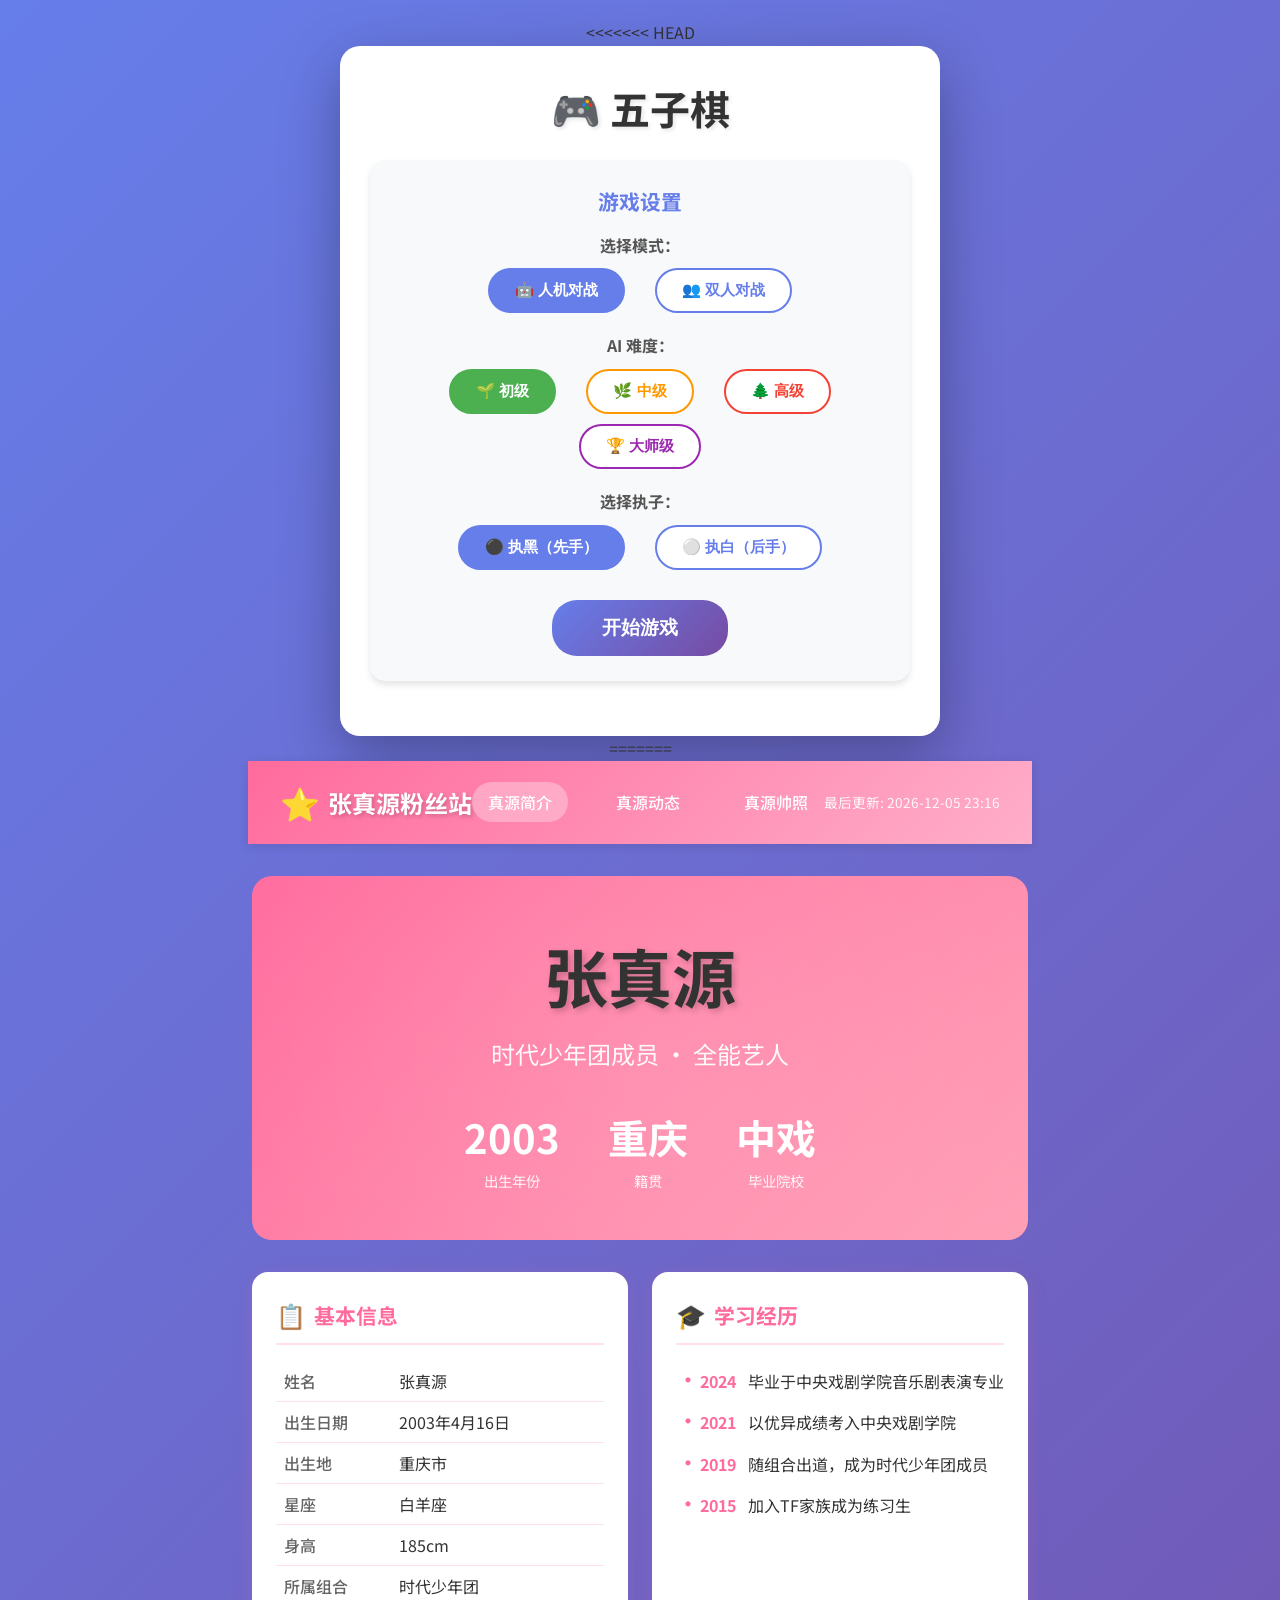
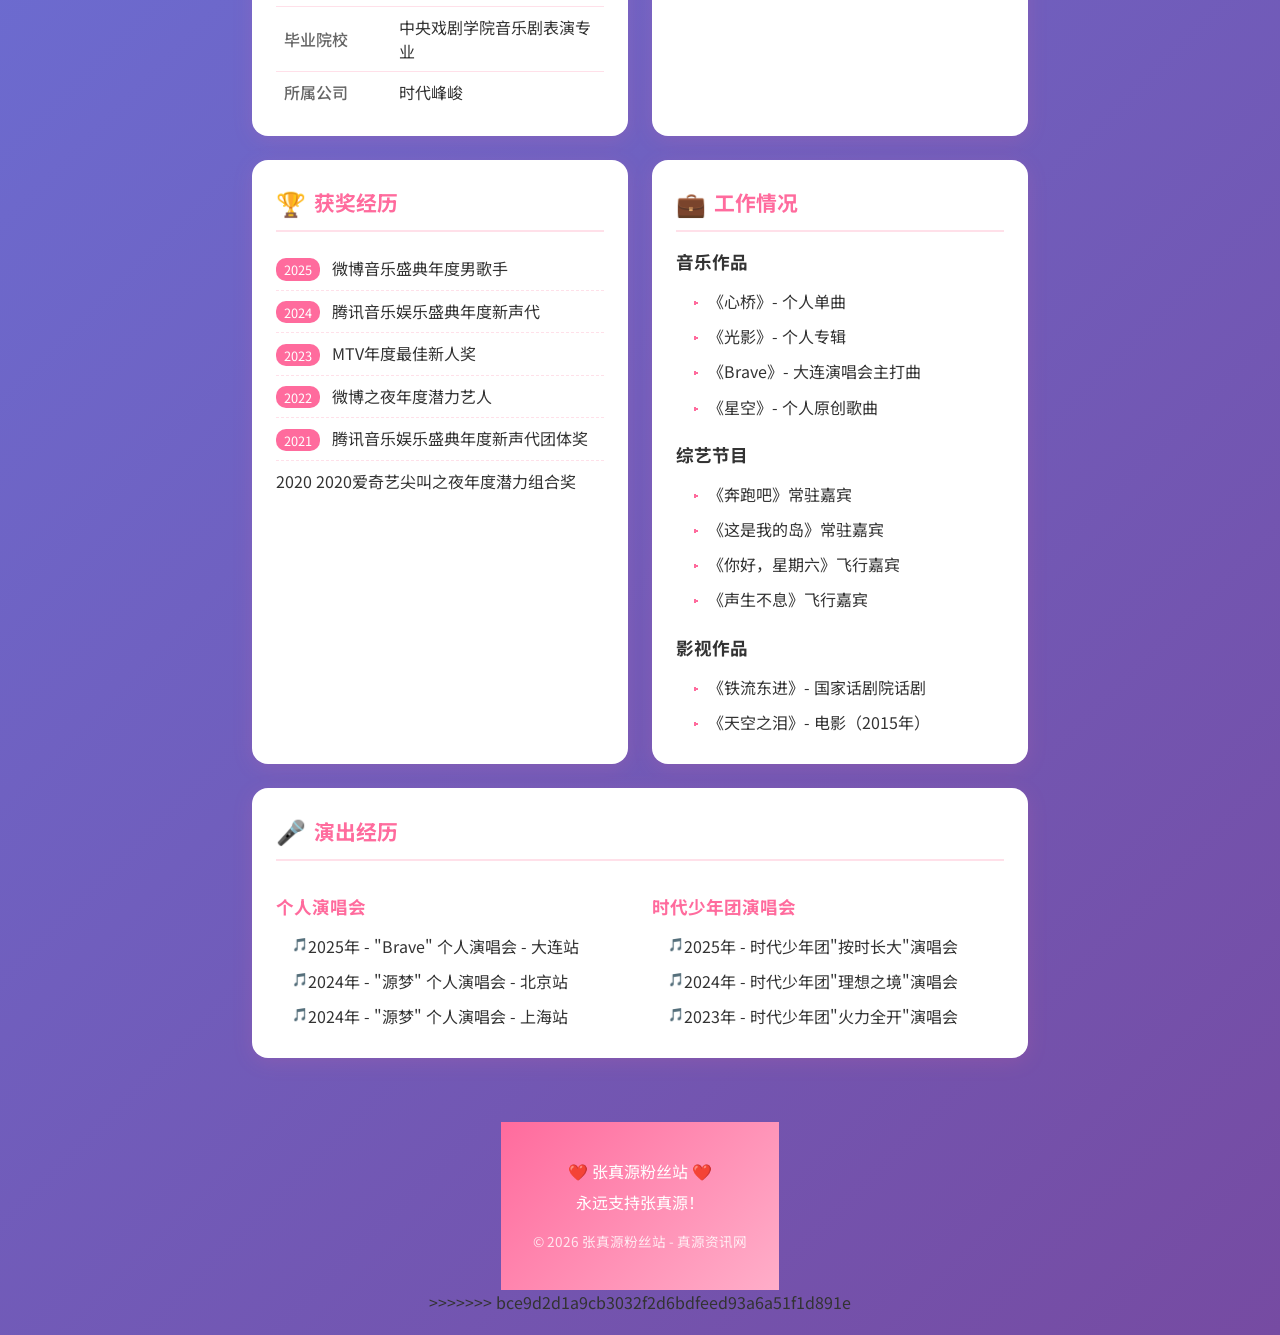
==== commit 6ed72177: "Update news data" ====
--- a/index.html
+++ b/index.html
@@ -1,248 +1,1392 @@
-<!DOCTYPE html>
-<html lang="zh-CN">
-<head>
-    <meta charset="UTF-8">
-    <meta name="viewport" content="width=device-width, initial-scale=1.0">
-    <title>张真源粉丝站 - 真源资讯网</title>
-    <link rel="stylesheet" href="css/style.css">
-    <link rel="preconnect" href="https://fonts.googleapis.com">
-    <link rel="preconnect" href="https://fonts.gstatic.com" crossorigin>
-    <link href="https://fonts.googleapis.com/css2?family=Noto+Sans+SC:wght@300;400;500;700&display=swap" rel="stylesheet">
-</head>
-<body>
-    <!-- 顶部导航 -->
-    <header>
-        <nav class="navbar">
-            <div class="logo">
-                <span class="logo-icon">⭐</span>
-                <span class="logo-text">张真源粉丝站</span>
-            </div>
-            <ul class="nav-links">
-                <li><a href="#intro" class="active" data-tab="intro">真源简介</a></li>
-                <li><a href="#news" data-tab="news">真源动态</a></li>
-                <li><a href="photos.html">真源帅照</a></li>
-            </ul>
-            <div class="last-update">最后更新: <span id="updateTime">-</span></div>
-        </nav>
-    </header>
-
-    <!-- 主要内容区 -->
-    <main>
-        <!-- 真源简介模块 -->
-        <section id="intro" class="tab-content active">
-            <div class="hero-section">
-                <div class="hero-content">
-                    <h1>张真源</h1>
-                    <p class="subtitle">时代少年团成员 · 全能艺人</p>
-                    <div class="stats">
-                        <div class="stat-item">
-                            <span class="stat-number">2003</span>
-                            <span class="stat-label">出生年份</span>
-                        </div>
-                        <div class="stat-item">
-                            <span class="stat-number">重庆</span>
-                            <span class="stat-label">籍贯</span>
-                        </div>
-                        <div class="stat-item">
-                            <span class="stat-number">中戏</span>
-                            <span class="stat-label">毕业院校</span>
-                        </div>
-                    </div>
-                </div>
-            </div>
-
-            <div class="content-grid">
-                <!-- 基本信息 -->
-                <div class="card">
-                    <h2><span class="card-icon">📋</span>基本信息</h2>
-                    <div class="card-content">
-                        <table class="info-table">
-                            <tr>
-                                <th>姓名</th>
-                                <td>张真源</td>
-                            </tr>
-                            <tr>
-                                <th>出生日期</th>
-                                <td>2003年4月16日</td>
-                            </tr>
-                            <tr>
-                                <th>出生地</th>
-                                <td>重庆市</td>
-                            </tr>
-                            <tr>
-                                <th>星座</th>
-                                <td>白羊座</td>
-                            </tr>
-                            <tr>
-                                <th>身高</th>
-                                <td>185cm</td>
-                            </tr>
-                            <tr>
-                                <th>所属组合</th>
-                                <td>时代少年团</td>
- </tr>
-                            <tr>
-                                <th>毕业院校</th>
-                                <td>中央戏剧学院音乐剧表演专业</td>
-                            </tr>
-                            <tr>
-                                <th>所属公司</th>
-                                <td>时代峰峻</td>
-                            </tr>
-                        </table>
-                    </div>
-                </div>
-
-                <!-- 学习经历 -->
-                <div class="card">
-                    <h2><span class="card-icon">🎓</span>学习经历</h2>
-                    <div class="card-content">
-                        <ul class="timeline">
-                            <li>
-                                <span class="year">2024</span>
-                                <span class="event">毕业于中央戏剧学院音乐剧表演专业</span>
-                            </li>
-                            <li>
-                                <span class="year">2021</span>
-                                <span class="event">以优异成绩考入中央戏剧学院</span>
-                            </li>
-                            <li>
-                                <span class="year">2019</span>
-                                <span class="event">随组合出道，成为时代少年团成员</span>
-                            </li>
-                            <li>
-                                <span class="year">2015</span>
-                                <span class="event">加入TF家族成为练习生</span>
-                            </li>
-                        </ul>
-                    </div>
-                </div>
-
-                <!-- 获奖经历 -->
-                <div class="card">
-                    <h2><span class="card-icon">🏆</span>获奖经历</h2>
-                    <div class="card-content">
-                        <ul class="award-list">
-                            <li>
-                                <span class="award-year">2025</span>
-                                <span class="award-name">微博音乐盛典年度男歌手</span>
-                            </li>
-                            <li>
-                                <span class="award-year">2024</span>
-                                <span class="award-name">腾讯音乐娱乐盛典年度新声代</span>
-                            </li>
-                            <li>
-                                <span class="award-year">2023</span>
-                                <span class="award-name">MTV年度最佳新人奖</span>
-                            </li>
-                            <li>
-                                <span class="award-year">2022</span>
-                                <span class="award-name">微博之夜年度潜力艺人</span>
-                            </li>
-                            <li>
-                                <span class="award-year">2021</span>
-                                <span class="award-name">腾讯音乐娱乐盛典年度新声代团体奖</span>
-                            </li>
-                            <li>
-                                <span class="year">2020</span>
-                                <span class="event">2020爱奇艺尖叫之夜年度潜力组合奖</span>
-                            </li>
-                        </ul>
-                    </div>
-                </div>
-
-                <!-- 工作情况 -->
-                <div class="card">
-                    <h2><span class="card-icon">💼</span>工作情况</h2>
-                    <div class="card-content">
-                        <h3>音乐作品</h3>
-                        <ul class="work-list">
-                            <li>《心桥》- 个人单曲</li>
-                            <li>《光影》- 个人专辑</li>
-                            <li>《Brave》- 大连演唱会主打曲</li>
-                            <li>《星空》- 个人原创歌曲</li>
-                        </ul>
-                        <h3>综艺节目</h3>
-                        <ul class="work-list">
-                            <li>《奔跑吧》常驻嘉宾</li>
-                            <li>《这是我的岛》常驻嘉宾</li>
-                            <li>《你好，星期六》飞行嘉宾</li>
-                            <li>《声生不息》飞行嘉宾</li>
-                        </ul>
-                        <h3>影视作品</h3>
-                        <ul class="work-list">
-                            <li>《铁流东进》- 国家话剧院话剧</li>
-                            <li>《天空之泪》- 电影（2015年）</li>
-                        </ul>
-                    </div>
-                </div>
-
-                <!-- 演出经历 -->
-                <div class="card full-width">
-                    <h2><span class="card-icon">🎤</span>演出经历</h2>
-                    <div class="card-content">
-                        <div class="concerts">
-                            <div class="concert-item">
-                                <h3>个人演唱会</h3>
-                                <ul>
-                                    <li>2025年 - "Brave" 个人演唱会 - 大连站</li>
-                                    <li>2024年 - "源梦" 个人演唱会 - 北京站</li>
-                                    <li>2024年 - "源梦" 个人演唱会 - 上海站</li>
-                                </ul>
-                            </div>
-                            <div class="concert-item">
-                                <h3>时代少年团演唱会</h3>
-                                <ul>
-                                    <li>2025年 - 时代少年团"按时长大"演唱会</li>
-                                    <li>2024年 - 时代少年团"理想之境"演唱会</li>
-                                    <li>2023年 - 时代少年团"火力全开"演唱会</li>
-                                </ul>
-                            </div>
-                        </div>
-                    </div>
-                </div>
-            </div>
-        </section>
-
-        <!-- 真源动态模块 -->
-        <section id="news" class="tab-content">
-            <div class="section-header">
-                <h1>真源动态</h1>
-                <p>关注张真源的最新消息，每日自动更新</p>
-                <button class="refresh-btn" onclick="refreshNews()">
-                    <span>🔄</span> 刷新动态
-                </button>
-            </div>
-            <div class="news-container" id="newsContainer">
-                <!-- 动态内容将通过JavaScript动态加载 -->
-                <div class="loading">加载中...</div>
-            </div>
-        </section>
-
-        <!-- 真源帅照模块 -->
-        <section id="photos" class="tab-content">
-            <div class="section-header">
-                <h1>真源帅照</h1>
-                <p>张真源高清照片、精美写真，每周更新</p>
-            </div>
-            <div class="photo-gallery" id="photoGallery">
-                <!-- 照片将通过JavaScript动态加载 -->
-                <div class="loading">加载中...</div>
-            </div>
-        </section>
-    </main>
-
-    <!-- 页脚 -->
-    <footer>
-        <div class="footer-content">
-            <p>❤️ 张真源粉丝站 ❤️</p>
-            <p>永远支持张真源！</p>
-            <p class="copyright">© 2026 张真源粉丝站 - 真源资讯网</p>
-        </div>
-    </footer>
-
-    <script src="js/main.js"></script>
-    <script src="js/news.js"></script>
-    <script src="js/photos.js"></script>
-</body>
-</html>
+<<<<<<< HEAD
+<!DOCTYPE html>
+<html lang="zh-CN">
+<head>
+    <meta charset="UTF-8">
+    <meta name="viewport" content="width=device-width, initial-scale=1.0">
+    <title>五子棋游戏</title>
+    <style>
+        * {
+            margin: 0;
+            padding: 0;
+            box-sizing: border-box;
+        }
+
+        body {
+            font-family: 'Arial', sans-serif;
+            background: linear-gradient(135deg, #667eea 0%, #764ba2 100%);
+            min-height: 100vh;
+            display: flex;
+            flex-direction: column;
+            align-items: center;
+            justify-content: center;
+            padding: 20px;
+        }
+
+        .game-container {
+            background: white;
+            border-radius: 20px;
+            padding: 30px;
+            box-shadow: 0 20px 60px rgba(0, 0, 0, 0.3);
+            text-align: center;
+            max-width: 600px;
+            width: 100%;
+        }
+
+        h1 {
+            color: #333;
+            margin-bottom: 20px;
+            font-size: 2.5em;
+            text-shadow: 2px 2px 4px rgba(0, 0, 0, 0.1);
+        }
+
+        .setup-panel {
+            background: #f8f9fa;
+            padding: 25px;
+            border-radius: 15px;
+            margin-bottom: 25px;
+            box-shadow: 0 4px 6px rgba(0, 0, 0, 0.1);
+        }
+
+        .setup-title {
+            font-size: 1.3em;
+            color: #667eea;
+            margin-bottom: 15px;
+            font-weight: bold;
+        }
+
+        .option-group {
+            margin-bottom: 20px;
+        }
+
+        .option-label {
+            display: block;
+            margin-bottom: 10px;
+            font-weight: bold;
+            color: #555;
+        }
+
+        .mode-buttons, .color-buttons, .difficulty-buttons {
+            display: flex;
+            gap: 10px;
+            justify-content: center;
+            flex-wrap: wrap;
+        }
+
+        .mode-btn, .color-btn, .difficulty-btn {
+            padding: 10px 25px;
+            border: 2px solid #667eea;
+            background: white;
+            border-radius: 25px;
+            cursor: pointer;
+            font-size: 0.95em;
+            transition: all 0.3s ease;
+            color: #667eea;
+            font-weight: bold;
+        }
+
+        .mode-btn:hover, .color-btn:hover, .difficulty-btn:hover {
+            background: #667eea;
+            color: white;
+            transform: translateY(-2px);
+        }
+
+        .mode-btn.active, .color-btn.active, .difficulty-btn.active {
+            background: #667eea;
+            color: white;
+        }
+
+        .difficulty-btn.easy { border-color: #4CAF50; color: #4CAF50; }
+        .difficulty-btn.easy:hover, .difficulty-btn.easy.active { background: #4CAF50; color: white; }
+
+        .difficulty-btn.medium { border-color: #FF9800; color: #FF9800; }
+        .difficulty-btn.medium:hover, .difficulty-btn.medium.active { background: #FF9800; color: white; }
+
+        .difficulty-btn.hard { border-color: #F44336; color: #F44336; }
+        .difficulty-btn.hard:hover, .difficulty-btn.hard.active { background: #F44336; color: white; }
+
+        .difficulty-btn.master { border-color: #9C27B0; color: #9C27B0; }
+        .difficulty-btn.master:hover, .difficulty-btn.master.active { background: #9C27B0; color: white; }
+
+        .start-btn {
+            background: linear-gradient(135deg, #667eea, #764ba2);
+            color: white;
+            padding: 15px 50px;
+            font-size: 1.2em;
+            border: none;
+            border-radius: 25px;
+            cursor: pointer;
+            transition: all 0.3s ease;
+            font-weight: bold;
+            margin-top: 10px;
+        }
+
+        .start-btn:hover {
+            transform: translateY(-2px);
+            box-shadow: 0 5px 15px rgba(102, 126, 234, 0.4);
+        }
+
+        .game-info {
+            margin-bottom: 20px;
+            font-size: 1.2em;
+        }
+
+        .current-player {
+            display: inline-block;
+            padding: 10px 25px;
+            border-radius: 30px;
+            font-weight: bold;
+            transition: all 0.3s ease;
+        }
+
+        .current-player.black {
+            background: linear-gradient(135deg, #666, #333);
+            color: white;
+        }
+
+        .current-player.white {
+            background: linear-gradient(135deg, #f0f0f0, #ccc);
+            color: #333;
+        }
+
+        .ai-thinking {
+            color: #667eea;
+            font-style: italic;
+            display: none;
+            margin-left: 10px;
+        }
+
+        .difficulty-display {
+            color: #667eea;
+            font-weight: bold;
+            margin-left: 15px;
+            padding: 5px 15px;
+            background: #f0f0f0;
+            border-radius: 15px;
+        }
+
+        #board {
+            margin: 20px auto;
+            background: #DEB887;
+            border: 3px solid #8B4513;
+            border-radius: 10px;
+            cursor: pointer;
+            box-shadow: 0 5px 15px rgba(0, 0, 0, 0.2);
+            display: none;
+        }
+
+        .buttons {
+            margin-top: 20px;
+        }
+
+        button {
+            padding: 12px 30px;
+            font-size: 1.1em;
+            border: none;
+            border-radius: 25px;
+            cursor: pointer;
+            margin: 0 10px;
+            transition: all 0.3s ease;
+            font-weight: bold;
+        }
+
+        button.primary {
+            background: linear-gradient(135deg, #667eea, #764ba2);
+            color: white;
+        }
+
+        button.primary:hover {
+            transform: translateY(-2px);
+            box-shadow: 0 5px 15px rgba(102, 126, 234, 0.4);
+        }
+
+        .winner-message {
+            font-size: 1.8em;
+            color: #667eea;
+            margin: 20px 0;
+            animation: bounce 0.5s ease infinite alternate;
+            display: none;
+        }
+
+        @keyframes bounce {
+            from {
+                transform: translateY(0);
+            }
+            to {
+                transform: translateY(-10px);
+            }
+        }
+
+        .instructions {
+            margin-top: 20px;
+            color: #666;
+            font-size: 0.9em;
+        }
+
+        .hidden {
+            display: none !important;
+        }
+
+        .visible {
+            display: block !important;
+        }
+    </style>
+</head>
+<body>
+    <div class="game-container">
+        <h1>🎮 五子棋</h1>
+        
+        <!-- 设置面板 -->
+        <div id="setupPanel" class="setup-panel">
+            <div class="setup-title">游戏设置</div>
+            
+            <div class="option-group">
+                <label class="option-label">选择模式：</label>
+                <div class="mode-buttons">
+                    <button class="mode-btn active" data-mode="ai" onclick="selectMode('ai')">🤖 人机对战</button>
+                    <button class="mode-btn" data-mode="player" onclick="selectMode('player')">👥 双人对战</button>
+                </div>
+            </div>
+
+            <div class="option-group" id="difficultySelection">
+                <label class="option-label">AI 难度：</label>
+                <div class="difficulty-buttons">
+                    <button class="difficulty-btn easy active" data-difficulty="easy" onclick="selectDifficulty('easy')">🌱 初级</button>
+                    <button class="difficulty-btn medium" data-difficulty="medium" onclick="selectDifficulty('medium')">🌿 中级</button>
+                    <button class="difficulty-btn hard" data-difficulty="hard" onclick="selectDifficulty('hard')">🌲 高级</button>
+                    <button class="difficulty-btn master" data-difficulty="master" onclick="selectDifficulty('master')">🏆 大师级</button>
+                </div>
+            </div>
+
+            <div class="option-group" id="colorSelection">
+                <label class="option-label">选择执子：</label>
+                <div class="color-buttons">
+                    <button class="color-btn active" data-color="black" onclick="selectColor('black')">⚫ 执黑（先手）</button>
+                    <button class="color-btn" data-color="white" onclick="selectColor('white')">⚪ 执白（后手）</button>
+                </div>
+            </div>
+
+            <button class="start-btn" onclick="startGame()">开始游戏</button>
+        </div>
+
+        <!-- 游戏区域 -->
+        <div id="gameArea" class="hidden">
+            <div class="game-info">
+                <span id="currentPlayer" class="current-player black">当前玩家：黑棋</span>
+                <span id="aiThinking" class="ai-thinking">AI 思考中...</span>
+                <span id="difficultyDisplay" class="difficulty-display"></span>
+            </div>
+
+            <canvas id="board" width="450" height="450"></canvas>
+
+            <div id="winnerMessage" class="winner-message"></div>
+
+            <div class="buttons">
+                <button class="primary" onclick="showSetup()">重新设置</button>
+                <button class="primary" onclick="restartGame()">重新开始</button>
+            </div>
+        </div>
+    </div>
+
+    <script>
+        const canvas = document.getElementById('board');
+        const ctx = canvas.getContext('2d');
+        const currentPlayerEl = document.getElementById('currentPlayer');
+        const winnerMessage = document.getElementById('winnerMessage');
+        const setupPanel = document.getElementById('setupPanel');
+        const gameArea = document.getElementById('gameArea');
+        const colorSelection = document.getElementById('colorSelection');
+        const difficultySelection = document.getElementById('difficultySelection');
+        const aiThinking = document.getElementById('aiThinking');
+        const difficultyDisplay = document.getElementById('difficultyDisplay');
+
+        const BOARD_SIZE = 15;
+        const CELL_SIZE = 30;
+        const STONE_SIZE = 13;
+
+        let board = [];
+        let currentPlayer = 'black';
+        let gameOver = false;
+        let gameMode = 'ai';
+        let playerColor = 'black';
+        let aiColor = 'white';
+        let difficulty = 'easy';
+
+        // 难度名称映射
+        const difficultyNames = {
+            'easy': '初级',
+            'medium': '中级',
+            'hard': '高级',
+            'master': '大师级'
+        };
+
+        // 选择游戏模式
+        function selectMode(mode) {
+            gameMode = mode;
+            document.querySelectorAll('.mode-btn').forEach(btn => {
+                btn.classList.remove('active');
+                if (btn.dataset.mode === mode) {
+                    btn.classList.add('active');
+                }
+            });
+
+            // 人机模式显示难度和颜色选择，双人对战隐藏
+            if (mode === 'ai') {
+                difficultySelection.style.display = 'block';
+                colorSelection.style.display = 'block';
+            } else {
+                difficultySelection.style.display = 'none';
+                colorSelection.style.display = 'none';
+            }
+        }
+
+        // 选择难度
+        function selectDifficulty(diff) {
+            difficulty = diff;
+            document.querySelectorAll('.difficulty-btn').forEach(btn => {
+                btn.classList.remove('active');
+                if (btn.dataset.difficulty === diff) {
+                    btn.classList.add('active');
+                }
+            });
+        }
+
+        // 选择执子颜色
+        function selectColor(color) {
+            playerColor = color;
+            aiColor = color === 'black' ? 'white' : 'black';
+            document.querySelectorAll('.color-btn').forEach(btn => {
+                btn.classList.remove('active');
+                if (btn.dataset.color === color) {
+                    btn.classList.add('active');
+                }
+            });
+        }
+
+        // 显示设置面板
+        function showSetup() {
+            setupPanel.classList.remove('hidden');
+            setupPanel.classList.add('visible');
+            gameArea.classList.add('hidden');
+            gameArea.classList.remove('visible');
+        }
+
+        // 开始游戏
+        function startGame() {
+            setupPanel.classList.remove('visible');
+            setupPanel.classList.add('hidden');
+            gameArea.classList.remove('hidden');
+            gameArea.classList.add('visible');
+            canvas.style.display = 'block';
+
+            if (gameMode === 'ai') {
+                difficultyDisplay.textContent = `难度: ${difficultyNames[difficulty]}`;
+                difficultyDisplay.style.display = 'inline-block';
+            } else {
+                difficultyDisplay.style.display = 'none';
+            }
+
+            restartGame();
+        }
+
+        // 初始化棋盘
+        function initBoard() {
+            board = [];
+            for (let i = 0; i < BOARD_SIZE; i++) {
+                board[i] = [];
+                for (let j = 0; j < BOARD_SIZE; j++) {
+                    board[i][j] = null;
+                }
+            }
+        }
+
+        // 绘制棋盘
+        function drawBoard() {
+            ctx.fillStyle = '#DEB887';
+            ctx.fillRect(0, 0, canvas.width, canvas.height);
+
+            ctx.strokeStyle = '#8B4513';
+            ctx.lineWidth = 1;
+
+            for (let i = 0; i < BOARD_SIZE; i++) {
+                ctx.beginPath();
+                ctx.moveTo(15, 15 + i * CELL_SIZE);
+                ctx.lineTo(435, 15 + i * CELL_SIZE);
+                ctx.stroke();
+
+                ctx.beginPath();
+                ctx.moveTo(15 + i * CELL_SIZE, 15);
+                ctx.lineTo(15 + i * CELL_SIZE, 435);
+                ctx.stroke();
+            }
+
+            const stars = [
+                [3, 3], [11, 3], [7, 7], [3, 11], [11, 11]
+            ];
+
+            ctx.fillStyle = '#8B4513';
+            stars.forEach(([x, y]) => {
+                ctx.beginPath();
+                ctx.arc(15 + x * CELL_SIZE, 15 + y * CELL_SIZE, 4, 0, Math.PI * 2);
+                ctx.fill();
+            });
+        }
+
+        // 绘制棋子
+        function drawStone(row, col, color) {
+            const x = 15 + col * CELL_SIZE;
+            const y = 15 + row * CELL_SIZE;
+
+            ctx.beginPath();
+            ctx.arc(x, y, STONE_SIZE, 0, Math.PI * 2);
+
+            if (color === 'black') {
+                const gradient = ctx.createRadialGradient(x - 3, y - 3, 0, x, y, STONE_SIZE);
+                gradient.addColorStop(0, '#555');
+                gradient.addColorStop(1, '#000');
+                ctx.fillStyle = gradient;
+            } else {
+                const gradient = ctx.createRadialGradient(x - 3, y - 3, 0, x, y, STONE_SIZE);
+                gradient.addColorStop(0, '#fff');
+                gradient.addColorStop(1, '#ddd');
+                ctx.fillStyle = gradient;
+            }
+
+            ctx.fill();
+
+            if (color === 'black') {
+                ctx.beginPath();
+                ctx.arc(x - 4, y - 4, 3, 0, Math.PI * 2);
+                ctx.fillStyle = 'rgba(255, 255, 255, 0.3)';
+                ctx.fill();
+            }
+        }
+
+        // 绘制所有棋子
+        function drawAllStones() {
+            for (let i = 0; i < BOARD_SIZE; i++) {
+                for (let j = 0; j < BOARD_SIZE; j++) {
+                    if (board[i][j]) {
+                        drawStone(i, j, board[i][j]);
+                    }
+                }
+            }
+        }
+
+        // 检查胜负
+        function checkWin(row, col, color) {
+            const directions = [
+                [[0, 1], [0, -1]],
+                [[1, 0], [-1, 0]],
+                [[1, 1], [-1, -1]],
+                [[1, -1], [-1, 1]]
+            ];
+
+            for (let dir of directions) {
+                let count = 1;
+
+                for (let side of dir) {
+                    let r = row + side[0];
+                    let c = col + side[1];
+
+                    while (
+                        r >= 0 && r < BOARD_SIZE &&
+                        c >= 0 && c < BOARD_SIZE &&
+                        board[r][c] === color
+                    ) {
+                        count++;
+                        r += side[0];
+                        c += side[1];
+                    }
+                }
+
+                if (count >= 5) {
+                    return true;
+                }
+            }
+
+            return false;
+        }
+
+        // 增强的评估函数（大师级专用）
+        function evaluatePositionAdvanced(row, col, color) {
+            let score = 0;
+            const directions = [
+                [1, 0], [0, 1], [1, 1], [1, -1]
+            ];
+
+            for (let dir of directions) {
+                const [dr, dc] = dir;
+                let count = 1;
+                let blocked = 0;
+                let openEnds = 0;
+                let consecutive = true;
+
+                // 正向检查
+                for (let i = 1; i < 6; i++) {
+                    const r = row + dr * i;
+                    const c = col + dc * i;
+                    if (r < 0 || r >= BOARD_SIZE || c < 0 || c >= BOARD_SIZE) {
+                        blocked++;
+                        consecutive = false;
+                        break;
+                    }
+                    if (board[r][c] === color) {
+                        count++;
+                    } else if (board[r][c] === null) {
+                        openEnds++;
+                        break;
+                    } else {
+                        blocked++;
+                        consecutive = false;
+                        break;
+                    }
+                }
+
+                // 反向检查
+                for (let i = 1; i < 6; i++) {
+                    const r = row - dr * i;
+                    const c = col - dc * i;
+                    if (r < 0 || r >= BOARD_SIZE || c < 0 || c >= BOARD_SIZE) {
+                        blocked++;
+                        consecutive = false;
+                        break;
+                    }
+                    if (board[r][c] === color) {
+                        count++;
+                    } else if (board[r][c] === null) {
+                        openEnds++;
+                        break;
+                    } else {
+                        blocked++;
+                        consecutive = false;
+                        break;
+                    }
+                }
+
+                // 高级评分系统
+                if (count >= 5) {
+                    score += 1000000; // 连五，必胜
+                } else if (count === 4) {
+                    if (openEnds === 2) {
+                        score += 100000; // 活四，必胜
+                    } else if (openEnds === 1 && blocked < 2) {
+                        score += 50000; // 冲四
+                    } else if (openEnds === 0) {
+                        score += 10000; // 死四
+                    }
+                } else if (count === 3) {
+                    if (openEnds === 2) {
+                        score += 15000; // 活三，威胁大
+                    } else if (openEnds === 1) {
+                        score += 1000; // 眠三
+                    }
+                } else if (count === 2) {
+                    if (openEnds === 2) {
+                        score += 500; // 活二
+                    } else if (openEnds === 1) {
+                        score += 100; // 眠二
+                    }
+                } else if (count === 1 && openEnds === 2) {
+                    score += 50; // 活一
+                }
+            }
+
+            return score;
+        }
+
+        // 普通评估函数（初级-中级-高级使用）
+        function evaluatePosition(row, col, color) {
+            let score = 0;
+            const directions = [
+                [1, 0], [0, 1], [1, 1], [1, -1]
+            ];
+
+            for (let dir of directions) {
+                const [dr, dc] = dir;
+                let count = 1;
+                let blocked = 0;
+                let openEnds = 0;
+
+                // 正向检查
+                for (let i = 1; i < 5; i++) {
+                    const r = row + dr * i;
+                    const c = col + dc * i;
+                    if (r < 0 || r >= BOARD_SIZE || c < 0 || c >= BOARD_SIZE) {
+                        blocked++;
+                        break;
+                    }
+                    if (board[r][c] === color) {
+                        count++;
+                    } else if (board[r][c] === null) {
+                        openEnds++;
+                        break;
+                    } else {
+                        blocked++;
+                        break;
+                    }
+                }
+
+                // 反向检查
+                for (let i = 1; i < 5; i++) {
+                    const r = row - dr * i;
+                    const c = col - dc * i;
+                    if (r < 0 || r >= BOARD_SIZE || c < 0 || c >= BOARD_SIZE) {
+                        blocked++;
+                        break;
+                    }
+                    if (board[r][c] === color) {
+                        count++;
+                    } else if (board[r][c] === null) {
+                        openEnds++;
+                        break;
+                    } else {
+                        blocked++;
+                        break;
+                    }
+                }
+
+                // 评分
+                if (count >= 5) {
+                    score += 100000;
+                } else if (count === 4) {
+                    if (openEnds >= 1 && blocked < 2) {
+                        score += 10000;
+                    }
+                } else if (count === 3) {
+                    if (openEnds === 2) {
+                        score += 5000;
+                    } else if (openEnds === 1) {
+                        score += 500;
+                    }
+                } else if (count === 2) {
+                    if (openEnds === 2) {
+                        score += 100;
+                    }
+                }
+            }
+
+            return score;
+        }
+
+        // 获取空位（带邻居检查）
+        function getEmptySpots() {
+            let spots = [];
+            for (let i = 0; i < BOARD_SIZE; i++) {
+                for (let j = 0; j < BOARD_SIZE; j++) {
+                    if (board[i][j] === null) {
+                        let hasNeighbor = false;
+                        for (let di = -1; di <= 1; di++) {
+                            for (let dj = -1; dj <= 1; dj++) {
+                                if (di === 0 && dj === 0) continue;
+                                const ni = i + di;
+                                const nj = j + dj;
+                                if (ni >= 0 && ni < BOARD_SIZE && nj >= 0 && nj < BOARD_SIZE) {
+                                    if (board[ni][nj] !== null) {
+                                        hasNeighbor = true;
+                                        break;
+                                    }
+                                }
+                            }
+                            if (hasNeighbor) break;
+                        }
+                        if (hasNeighbor || (i === 7 && j === 7)) {
+                            spots.push({ row: i, col: j });
+                        }
+                    }
+                }
+            }
+            return spots;
+        }
+
+        // 初级 AI：随机 + 基础防守
+        function aiEasy() {
+            let spots = getEmptySpots();
+            
+            // 检查是否需要防守或进攻
+            let bestMove = null;
+            let bestScore = 0;
+
+            for (let spot of spots) {
+                const attackScore = evaluatePosition(spot.row, spot.col, aiColor);
+                const defendScore = evaluatePosition(spot.row, spot.col, playerColor);
+                const score = attackScore + defendScore;
+
+                if (score > 5000) {
+                    if (score > bestScore) {
+                        bestScore = score;
+                        bestMove = spot;
+                    }
+                }
+            }
+
+            if (bestMove) return bestMove;
+
+            // 否则随机选择
+            if (spots.length > 0) {
+                return spots[Math.floor(Math.random() * spots.length)];
+            }
+
+            // 第一手下中心
+            if (board[7][7] === null) return { row: 7, col: 7 };
+
+            return null;
+        }
+
+        // 中级 AI：进攻防守平衡
+        function aiMedium() {
+            let spots = getEmptySpots();
+            if (spots.length === 0 && board[7][7] === null) {
+                return { row: 7, col: 7 };
+            }
+
+            let bestScore = -Infinity;
+            let bestMoves = [];
+
+            for (let spot of spots) {
+                const attackScore = evaluatePosition(spot.row, spot.col, aiColor);
+                const defendScore = evaluatePosition(spot.row, spot.col, playerColor);
+                const totalScore = attackScore * 1.2 + defendScore;
+
+                if (totalScore > bestScore) {
+                    bestScore = totalScore;
+                    bestMoves = [spot];
+                } else if (totalScore === bestScore) {
+                    bestMoves.push(spot);
+                }
+            }
+
+            if (bestMoves.length > 0) {
+                return bestMoves[Math.floor(Math.random() * bestMoves.length)];
+            }
+
+            return null;
+        }
+
+        // 高级 AI：深度搜索
+        function aiHard() {
+            let spots = getEmptySpots();
+            if (spots.length === 0 && board[7][7] === null) {
+                return { row: 7, col: 7 };
+            }
+
+            let bestScore = -Infinity;
+            let bestMove = null;
+            let depth = 2;
+
+            for (let spot of spots) {
+                board[spot.row][spot.col] = aiColor;
+                let score = minimax(depth - 1, false, -Infinity, Infinity);
+                board[spot.row][spot.col] = null;
+
+                // 添加位置优势分
+                const centerDist = Math.abs(spot.row - 7) + Math.abs(spot.col - 7);
+                score += (14 - centerDist) * 10;
+
+                if (score > bestScore) {
+                    bestScore = score;
+                    bestMove = spot;
+                }
+            }
+
+            return bestMove || spots[0];
+        }
+
+        // 大师级 AI：深度 Minimax + Alpha-Beta 剪枝 + 威胁检测
+        function aiMaster() {
+            let spots = getEmptySpots();
+            
+            // 第一手下中心
+            if (spots.length === 0 && board[7][7] === null) {
+                return { row: 7, col: 7 };
+            }
+
+            // 步骤1：检查是否有必胜或必防的位置
+            let criticalMove = findCriticalMove(spots);
+            if (criticalMove) {
+                return criticalMove;
+            }
+
+            // 步骤2：对候选位置进行排序（提高剪枝效率）
+            let sortedSpots = sortSpotsByPriority(spots);
+
+            // 步骤3：深度搜索
+            let bestScore = -Infinity;
+            let bestMove = null;
+            let depth = 6; // 增加到6层
+
+            // 只搜索前15个最有希望的位置
+            for (let i = 0; i < Math.min(sortedSpots.length, 15); i++) {
+                let spot = sortedSpots[i];
+                board[spot.row][spot.col] = aiColor;
+                
+                let score = minimax(depth - 1, false, -Infinity, Infinity, true);
+                board[spot.row][spot.col] = null;
+
+                // 位置优势分（更重视中心和黄金位置）
+                const centerDist = Math.abs(spot.row - 7) + Math.abs(spot.col - 7);
+                score += (14 - centerDist) * 30;
+                
+                // 黄金点奖励（星位附近）
+                const stars = [[3, 3], [11, 3], [7, 7], [3, 11], [11, 11]];
+                for (let star of stars) {
+                    if (Math.abs(spot.row - star[0]) <= 1 && Math.abs(spot.col - star[1]) <= 1) {
+                        score += 50;
+                    }
+                }
+
+                if (score > bestScore) {
+                    bestScore = score;
+                    bestMove = spot;
+                }
+            }
+
+            return bestMove || spots[0];
+        }
+
+        // 查找关键位置（必胜或必防）
+        function findCriticalMove(spots) {
+            let bestAttack = null;
+            let bestDefend = null;
+            let maxAttackScore = 0;
+            let maxDefendScore = 0;
+
+            for (let spot of spots) {
+                const attackScore = evaluatePositionAdvanced(spot.row, spot.col, aiColor);
+                const defendScore = evaluatePositionAdvanced(spot.row, spot.col, playerColor);
+
+                // 检查必胜
+                if (attackScore >= 100000) {
+                    return spot; // 立即获胜
+                }
+
+                // 检查必防
+                if (defendScore >= 100000) {
+                    return spot; // 必须防守
+                }
+
+                // 记录最佳的进攻和防守位置
+                if (attackScore > maxAttackScore) {
+                    maxAttackScore = attackScore;
+                    bestAttack = spot;
+                }
+
+                if (defendScore > maxDefendScore) {
+                    maxDefendScore = defendScore;
+                    bestDefend = spot;
+                }
+            }
+
+            // 如果有高威胁的活四或冲四，优先防守
+            if (maxDefendScore >= 50000) {
+                return bestDefend;
+            }
+
+            // 如果有高价值的进攻机会，优先进攻
+            if (maxAttackScore >= 50000) {
+                return bestAttack;
+            }
+
+            return null;
+        }
+
+        // 对候选位置进行优先级排序
+        function sortSpotsByPriority(spots) {
+            return spots.map(spot => {
+                let priority = 0;
+                
+                // 评估 AI 和玩家的得分
+                const attackScore = evaluatePositionAdvanced(spot.row, spot.col, aiColor);
+                const defendScore = evaluatePositionAdvanced(spot.row, spot.col, playerColor);
+                
+                priority = attackScore + defendScore * 1.3; // 防守权重略高
+
+                // 位置优势
+                const centerDist = Math.abs(spot.row - 7) + Math.abs(spot.col - 7);
+                priority += (14 - centerDist) * 10;
+
+                return { spot, priority };
+            }).sort((a, b) => b.priority - a.priority).map(item => item.spot);
+        }
+
+        // Minimax 算法（带 Alpha-Beta 剪枝）
+        function minimax(depth, isMaximizing, alpha, beta, useAdvancedEval = false) {
+            // 检查游戏结束
+            for (let i = 0; i < BOARD_SIZE; i++) {
+                for (let j = 0; j < BOARD_SIZE; j++) {
+                    if (board[i][j] !== null) {
+                        if (checkWin(i, j, board[i][j])) {
+                            // 越快获胜或越晚失败，分数越高
+                            if (board[i][j] === aiColor) {
+                                return 1000000 + depth * 10000;
+                            } else {
+                                return -1000000 - depth * 10000;
+                            }
+                        }
+                    }
+                }
+            }
+
+            if (depth === 0) {
+                return useAdvancedEval ? evaluateBoardAdvanced() : evaluateBoard();
+            }
+
+            let spots = getEmptySpots();
+            
+            // 根据深度调整搜索范围
+            let searchLimit = depth > 3 ? 12 : 20;
+            spots = spots.slice(0, searchLimit);
+
+            if (isMaximizing) {
+                let maxScore = -Infinity;
+                for (let spot of spots) {
+                    board[spot.row][spot.col] = aiColor;
+                    let score = minimax(depth - 1, false, alpha, beta, useAdvancedEval);
+                    board[spot.row][spot.col] = null;
+                    maxScore = Math.max(maxScore, score);
+                    alpha = Math.max(alpha, score);
+                    if (beta <= alpha) break;
+                }
+                return maxScore;
+            } else {
+                let minScore = Infinity;
+                for (let spot of spots) {
+                    board[spot.row][spot.col] = playerColor;
+                    let score = minimax(depth - 1, true, alpha, beta, useAdvancedEval);
+                    board[spot.row][spot.col] = null;
+                    minScore = Math.min(minScore, score);
+                    beta = Math.min(beta, score);
+                    if (beta <= alpha) break;
+                }
+                return minScore;
+            }
+        }
+
+        // 评估整个棋盘（大师级专用）
+        function evaluateBoardAdvanced() {
+            let aiScore = 0;
+            let playerScore = 0;
+
+            for (let i = 0; i < BOARD_SIZE; i++) {
+                for (let j = 0; j < BOARD_SIZE; j++) {
+                    if (board[i][j] === aiColor) {
+                        aiScore += evaluatePositionAdvanced(i, j, aiColor);
+                    } else if (board[i][j] === playerColor) {
+                        playerScore += evaluatePositionAdvanced(i, j, playerColor);
+                    }
+                }
+            }
+
+            // 防守权重更高
+            return aiScore - playerScore * 1.5;
+        }
+
+        // 评估整个棋盘（普通版）
+        function evaluateBoard() {
+            let aiScore = 0;
+            let playerScore = 0;
+
+            for (let i = 0; i < BOARD_SIZE; i++) {
+                for (let j = 0; j < BOARD_SIZE; j++) {
+                    if (board[i][j] === aiColor) {
+                        aiScore += evaluatePosition(i, j, aiColor);
+                    } else if (board[i][j] === playerColor) {
+                        playerScore += evaluatePosition(i, j, playerColor);
+                    }
+                }
+            }
+
+            return aiScore - playerScore * 1.1;
+        }
+
+        // 根据难度选择 AI
+        function findBestMove() {
+            switch (difficulty) {
+                case 'easy':
+                    return aiEasy();
+                case 'medium':
+                    return aiMedium();
+                case 'hard':
+                    return aiHard();
+                case 'master':
+                    return aiMaster();
+                default:
+                    return aiEasy();
+            }
+        }
+
+        // AI 落子逻辑
+        function aiMove() {
+            if (gameOver) return;
+
+            aiThinking.style.display = 'inline';
+
+            // 根据难度调整思考时间（大师级需要更多时间）
+            const thinkTime = {
+                'easy': 300,
+                'medium': 500,
+                'hard': 800,
+                'master': 2000
+            }[difficulty] || 500;
+
+            setTimeout(() => {
+                let bestMove = findBestMove();
+
+                if (bestMove) {
+                    board[bestMove.row][bestMove.col] = aiColor;
+                    drawBoard();
+                    drawAllStones();
+                    drawStone(bestMove.row, bestMove.col, aiColor);
+
+                    if (checkWin(bestMove.row, bestMove.col, aiColor)) {
+                        gameOver = true;
+                        winnerMessage.textContent = `🤖 AI (${difficultyNames[difficulty]}) 获胜！`;
+                        winnerMessage.style.display = 'block';
+                        currentPlayerEl.textContent = '游戏结束';
+                        aiThinking.style.display = 'none';
+                        return;
+                    }
+
+                    currentPlayer = playerColor;
+                    updatePlayerDisplay();
+                }
+
+                aiThinking.style.display = 'none';
+            }, thinkTime);
+        }
+
+        // 更新玩家显示
+        function updatePlayerDisplay() {
+            const playerText = currentPlayer === 'black' ? '黑棋' : '白棋';
+            if (gameMode === 'ai') {
+                const playerLabel = currentPlayer === playerColor ? '你' : 'AI';
+                currentPlayerEl.textContent = `当前玩家：${playerLabel}（${playerText}）`;
+            } else {
+                currentPlayerEl.textContent = `当前玩家：${playerText}`;
+            }
+            currentPlayerEl.className = `current-player ${currentPlayer}`;
+        }
+
+        // 处理点击
+        canvas.addEventListener('click', function(event) {
+            if (gameOver) return;
+
+            // AI 回合禁止玩家操作
+            if (gameMode === 'ai' && currentPlayer === aiColor) return;
+
+            const rect = canvas.getBoundingClientRect();
+            const x = event.clientX - rect.left;
+            const y = event.clientY - rect.top;
+
+            const col = Math.round((x - 15) / CELL_SIZE);
+            const row = Math.round((y - 15) / CELL_SIZE);
+
+            if (
+                row >= 0 && row < BOARD_SIZE &&
+                col >= 0 && col < BOARD_SIZE &&
+                !board[row][col]
+            ) {
+                board[row][col] = currentPlayer;
+                drawBoard();
+                drawAllStones();
+                drawStone(row, col, currentPlayer);
+
+                if (checkWin(row, col, currentPlayer)) {
+                    gameOver = true;
+                    let winnerText = currentPlayer === 'black' ? '黑棋' : '白棋';
+                    if (gameMode === 'ai') {
+                        winnerText = currentPlayer === playerColor ? `你（${winnerText}）` : `AI（${winnerText}）`;
+                    }
+                    winnerMessage.textContent = `🎉 ${winnerText} 获胜！`;
+                    winnerMessage.style.display = 'block';
+                    currentPlayerEl.textContent = '游戏结束';
+                    aiThinking.style.display = 'none';
+                    return;
+                }
+
+                // 切换玩家
+                currentPlayer = currentPlayer === 'black' ? 'white' : 'black';
+                updatePlayerDisplay();
+
+                // AI 回合
+                if (gameMode === 'ai' && currentPlayer === aiColor && !gameOver) {
+                    aiMove();
+                }
+            }
+        });
+
+        // 重新开始游戏
+        function restartGame() {
+            initBoard();
+            currentPlayer = playerColor === 'black' ? 'black' : 'black';
+            gameOver = false;
+            winnerMessage.style.display = 'none';
+            aiThinking.style.display = 'none';
+
+            if (gameMode === 'ai' && playerColor !== 'black') {
+                currentPlayer = 'black';
+                updatePlayerDisplay();
+                setTimeout(() => aiMove(), 500);
+            } else {
+                updatePlayerDisplay();
+            }
+
+            drawBoard();
+        }
+
+        // 初始化
+        initBoard();
+        drawBoard();
+    </script>
+</body>
+</html>
+=======
+<!DOCTYPE html>
+<html lang="zh-CN">
+<head>
+    <meta charset="UTF-8">
+    <meta name="viewport" content="width=device-width, initial-scale=1.0">
+    <title>张真源粉丝站 - 真源资讯网</title>
+    <link rel="stylesheet" href="css/style.css">
+    <link rel="preconnect" href="https://fonts.googleapis.com">
+    <link rel="preconnect" href="https://fonts.gstatic.com" crossorigin>
+    <link href="https://fonts.googleapis.com/css2?family=Noto+Sans+SC:wght@300;400;500;700&display=swap" rel="stylesheet">
+</head>
+<body>
+    <!-- 顶部导航 -->
+    <header>
+        <nav class="navbar">
+            <div class="logo">
+                <span class="logo-icon">⭐</span>
+                <span class="logo-text">张真源粉丝站</span>
+            </div>
+            <ul class="nav-links">
+                <li><a href="#intro" class="active" data-tab="intro">真源简介</a></li>
+                <li><a href="#news" data-tab="news">真源动态</a></li>
+                <li><a href="photos.html">真源帅照</a></li>
+            </ul>
+            <div class="last-update">最后更新: <span id="updateTime">-</span></div>
+        </nav>
+    </header>
+
+    <!-- 主要内容区 -->
+    <main>
+        <!-- 真源简介模块 -->
+        <section id="intro" class="tab-content active">
+            <div class="hero-section">
+                <div class="hero-content">
+                    <h1>张真源</h1>
+                    <p class="subtitle">时代少年团成员 · 全能艺人</p>
+                    <div class="stats">
+                        <div class="stat-item">
+                            <span class="stat-number">2003</span>
+                            <span class="stat-label">出生年份</span>
+                        </div>
+                        <div class="stat-item">
+                            <span class="stat-number">重庆</span>
+                            <span class="stat-label">籍贯</span>
+                        </div>
+                        <div class="stat-item">
+                            <span class="stat-number">中戏</span>
+                            <span class="stat-label">毕业院校</span>
+                        </div>
+                    </div>
+                </div>
+            </div>
+
+            <div class="content-grid">
+                <!-- 基本信息 -->
+                <div class="card">
+                    <h2><span class="card-icon">📋</span>基本信息</h2>
+                    <div class="card-content">
+                        <table class="info-table">
+                            <tr>
+                                <th>姓名</th>
+                                <td>张真源</td>
+                            </tr>
+                            <tr>
+                                <th>出生日期</th>
+                                <td>2003年4月16日</td>
+                            </tr>
+                            <tr>
+                                <th>出生地</th>
+                                <td>重庆市</td>
+                            </tr>
+                            <tr>
+                                <th>星座</th>
+                                <td>白羊座</td>
+                            </tr>
+                            <tr>
+                                <th>身高</th>
+                                <td>185cm</td>
+                            </tr>
+                            <tr>
+                                <th>所属组合</th>
+                                <td>时代少年团</td>
+ </tr>
+                            <tr>
+                                <th>毕业院校</th>
+                                <td>中央戏剧学院音乐剧表演专业</td>
+                            </tr>
+                            <tr>
+                                <th>所属公司</th>
+                                <td>时代峰峻</td>
+                            </tr>
+                        </table>
+                    </div>
+                </div>
+
+                <!-- 学习经历 -->
+                <div class="card">
+                    <h2><span class="card-icon">🎓</span>学习经历</h2>
+                    <div class="card-content">
+                        <ul class="timeline">
+                            <li>
+                                <span class="year">2024</span>
+                                <span class="event">毕业于中央戏剧学院音乐剧表演专业</span>
+                            </li>
+                            <li>
+                                <span class="year">2021</span>
+                                <span class="event">以优异成绩考入中央戏剧学院</span>
+                            </li>
+                            <li>
+                                <span class="year">2019</span>
+                                <span class="event">随组合出道，成为时代少年团成员</span>
+                            </li>
+                            <li>
+                                <span class="year">2015</span>
+                                <span class="event">加入TF家族成为练习生</span>
+                            </li>
+                        </ul>
+                    </div>
+                </div>
+
+                <!-- 获奖经历 -->
+                <div class="card">
+                    <h2><span class="card-icon">🏆</span>获奖经历</h2>
+                    <div class="card-content">
+                        <ul class="award-list">
+                            <li>
+                                <span class="award-year">2025</span>
+                                <span class="award-name">微博音乐盛典年度男歌手</span>
+                            </li>
+                            <li>
+                                <span class="award-year">2024</span>
+                                <span class="award-name">腾讯音乐娱乐盛典年度新声代</span>
+                            </li>
+                            <li>
+                                <span class="award-year">2023</span>
+                                <span class="award-name">MTV年度最佳新人奖</span>
+                            </li>
+                            <li>
+                                <span class="award-year">2022</span>
+                                <span class="award-name">微博之夜年度潜力艺人</span>
+                            </li>
+                            <li>
+                                <span class="award-year">2021</span>
+                                <span class="award-name">腾讯音乐娱乐盛典年度新声代团体奖</span>
+                            </li>
+                            <li>
+                                <span class="year">2020</span>
+                                <span class="event">2020爱奇艺尖叫之夜年度潜力组合奖</span>
+                            </li>
+                        </ul>
+                    </div>
+                </div>
+
+                <!-- 工作情况 -->
+                <div class="card">
+                    <h2><span class="card-icon">💼</span>工作情况</h2>
+                    <div class="card-content">
+                        <h3>音乐作品</h3>
+                        <ul class="work-list">
+                            <li>《心桥》- 个人单曲</li>
+                            <li>《光影》- 个人专辑</li>
+                            <li>《Brave》- 大连演唱会主打曲</li>
+                            <li>《星空》- 个人原创歌曲</li>
+                        </ul>
+                        <h3>综艺节目</h3>
+                        <ul class="work-list">
+                            <li>《奔跑吧》常驻嘉宾</li>
+                            <li>《这是我的岛》常驻嘉宾</li>
+                            <li>《你好，星期六》飞行嘉宾</li>
+                            <li>《声生不息》飞行嘉宾</li>
+                        </ul>
+                        <h3>影视作品</h3>
+                        <ul class="work-list">
+                            <li>《铁流东进》- 国家话剧院话剧</li>
+                            <li>《天空之泪》- 电影（2015年）</li>
+                        </ul>
+                    </div>
+                </div>
+
+                <!-- 演出经历 -->
+                <div class="card full-width">
+                    <h2><span class="card-icon">🎤</span>演出经历</h2>
+                    <div class="card-content">
+                        <div class="concerts">
+                            <div class="concert-item">
+                                <h3>个人演唱会</h3>
+                                <ul>
+                                    <li>2025年 - "Brave" 个人演唱会 - 大连站</li>
+                                    <li>2024年 - "源梦" 个人演唱会 - 北京站</li>
+                                    <li>2024年 - "源梦" 个人演唱会 - 上海站</li>
+                                </ul>
+                            </div>
+                            <div class="concert-item">
+                                <h3>时代少年团演唱会</h3>
+                                <ul>
+                                    <li>2025年 - 时代少年团"按时长大"演唱会</li>
+                                    <li>2024年 - 时代少年团"理想之境"演唱会</li>
+                                    <li>2023年 - 时代少年团"火力全开"演唱会</li>
+                                </ul>
+                            </div>
+                        </div>
+                    </div>
+                </div>
+            </div>
+        </section>
+
+        <!-- 真源动态模块 -->
+        <section id="news" class="tab-content">
+            <div class="section-header">
+                <h1>真源动态</h1>
+                <p>关注张真源的最新消息，每日自动更新</p>
+                <button class="refresh-btn" onclick="refreshNews()">
+                    <span>🔄</span> 刷新动态
+                </button>
+            </div>
+            <div class="news-container" id="newsContainer">
+                <!-- 动态内容将通过JavaScript动态加载 -->
+                <div class="loading">加载中...</div>
+            </div>
+        </section>
+
+        <!-- 真源帅照模块 -->
+        <section id="photos" class="tab-content">
+            <div class="section-header">
+                <h1>真源帅照</h1>
+                <p>张真源高清照片、精美写真，每周更新</p>
+            </div>
+            <div class="photo-gallery" id="photoGallery">
+                <!-- 照片将通过JavaScript动态加载 -->
+                <div class="loading">加载中...</div>
+            </div>
+        </section>
+    </main>
+
+    <!-- 页脚 -->
+    <footer>
+        <div class="footer-content">
+            <p>❤️ 张真源粉丝站 ❤️</p>
+            <p>永远支持张真源！</p>
+            <p class="copyright">© 2026 张真源粉丝站 - 真源资讯网</p>
+        </div>
+    </footer>
+
+    <script src="js/main.js"></script>
+    <script src="js/news.js"></script>
+    <script src="js/photos.js"></script>
+</body>
+</html>
+>>>>>>> bce9d2d1a9cb3032f2d6bdfeed93a6a51f1d891e
--- a/css/style.css
+++ b/css/style.css
@@ -0,0 +1,757 @@
+/* 全局样式 */
+* {
+    margin: 0;
+    padding: 0;
+    box-sizing: border-box;
+}
+
+:root {
+    --primary-color: #ff6b9d;
+    --secondary-color: #ffaec9;
+    --accent-color: #ffd700;
+    --bg-color: #fff5f8;
+    --card-bg: #ffffff;
+    --text-primary: #333333;
+    --text-secondary: #666666;
+    --border-color: #ffe0e9;
+    --shadow: 0 4px 20px rgba(255, 107, 157, 0.15);
+}
+
+body {
+    font-family: 'Noto Sans SC', sans-serif;
+    background-color: var(--bg-color);
+    color: var(--text-primary);
+    line-height: 1.6;
+    position: relative;
+}
+
+/* 主页背景 - 张真源高清写真半透明 */
+body::before {
+    content: '';
+    position: fixed;
+    top: 0;
+    left: 0;
+    width: 100%;
+    height: 100%;
+    background-image: url('../images/hero-bg.jpg');
+    background-size: cover;
+    background-position: center;
+    background-attachment: fixed;
+    opacity: 0.15;
+    z-index: -1;
+}
+
+/* 顶部导航 */
+header {
+    background: linear-gradient(135deg, var(--primary-color), var(--secondary-color));
+    position: sticky;
+    top: 0;
+    z-index: 1000;
+    box-shadow: 0 2px 10px rgba(0,0,0,0.1);
+}
+
+.navbar {
+    max-width: 1200px;
+    margin: 0 auto;
+    padding: 1rem 2rem;
+    display: flex;
+    justify-content: space-between;
+    align-items: center;
+}
+
+.logo {
+    display: flex;
+    align-items: center;
+    gap: 0.5rem;
+}
+
+.logo-icon {
+    font-size: 2rem;
+    animation: starPulse 2s ease-in-out infinite;
+}
+
+@keyframes starPulse {
+    0%, 100% { transform: scale(1); }
+    50% { transform: scale(1.2); }
+}
+
+.logo-text {
+    font-size: 1.5rem;
+    font-weight: 700;
+    color: white;
+    text-shadow: 2px 2px 4px rgba(0,0,0,0.2);
+}
+
+.nav-links {
+    display: flex;
+    list-style: none;
+    gap: 2rem;
+}
+
+.nav-links a {
+    color: white;
+    text-decoration: none;
+    font-weight: 500;
+    padding: 0.5rem 1rem;
+    border-radius: 20px;
+    transition: all 0.3s ease;
+}
+
+.nav-links a:hover,
+.nav-links a.active {
+    background: rgba(255,255,255,0.3);
+    transform: translateY(-2px);
+}
+
+.last-update {
+    color: white;
+    font-size: 0.85rem;
+    opacity: 0.9;
+}
+
+/* 主要内容区 */
+main {
+    max-width: 1200px;
+    margin: 0 auto;
+    padding: 2rem;
+    min-height: calc(100vh - 200px);
+}
+
+.tab-content {
+    display: none;
+    animation: fadeIn 0.5s ease;
+}
+
+.tab-content.active {
+    display: block;
+}
+
+@keyframes fadeIn {
+    from { opacity: 0; transform: translateY(20px); }
+    to { opacity: 1; transform: translateY(0); }
+}
+
+/* 简介页英雄区 */
+.hero-section {
+    background: linear-gradient(135deg, var(--primary-color), #ff9eb5);
+    border-radius: 20px;
+    padding: 3rem;
+    margin-bottom: 2rem;
+    text-align: center;
+    color: white;
+    position: relative;
+    overflow: hidden;
+}
+
+.hero-section::before {
+    content: '';
+    position: absolute;
+    top: -50%;
+    left: -50%;
+    width: 200%;
+    height: 200%;
+    background: radial-gradient(circle, rgba(255,255,255,0.1) 0%, transparent 60%);
+    animation: rotate 20s linear infinite;
+}
+
+@keyframes rotate {
+    from { transform: rotate(0deg); }
+    to { transform: rotate(360deg); }
+}
+
+.hero-content {
+    position: relative;
+    z-index: 1;
+}
+
+.hero-content h1 {
+    font-size: 4rem;
+    margin-bottom: 0.5rem;
+    text-shadow: 3px 3px 6px rgba(0,0,0,0.2);
+}
+
+.hero-content .subtitle {
+    font-size: 1.5rem;
+    opacity: 0.95;
+    margin-bottom: 2rem;
+}
+
+.stats {
+    display: flex;
+    justify-content: center;
+    gap: 3rem;
+}
+
+.stat-item {
+    display: flex;
+    flex-direction: column;
+    align-items: center;
+}
+
+.stat-number {
+    font-size: 2.5rem;
+    font-weight: 700;
+}
+
+.stat-label {
+    font-size: 0.9rem;
+    opacity: 0.9;
+}
+
+/* 内容网格 */
+.content-grid {
+    display: grid;
+    grid-template-columns: repeat(2, 1fr);
+    gap: 1.5rem;
+}
+
+.card {
+    background: var(--card-bg);
+    border-radius: 16px;
+    padding: 1.5rem;
+    box-shadow: var(--shadow);
+    transition: transform 0.3s ease, box-shadow 0.3s ease;
+}
+
+.card:hover {
+    transform: translateY(-5px);
+    box-shadow: 0 8px 30px rgba(255, 107, 157, 0.25);
+}
+
+.card.full-width {
+    grid-column: 1 / -1;
+}
+
+.card h2 {
+    font-size: 1.3rem;
+    color: var(--primary-color);
+    margin-bottom: 1rem;
+    display: flex;
+    align-items: center;
+    gap: 0.5rem;
+    border-bottom: 2px solid var(--border-color);
+    padding-bottom: 0.5rem;
+}
+
+.card-icon {
+    font-size: 1.5rem;
+}
+
+.card h3 {
+    font-size: 1.1rem;
+    color: var(--text-primary);
+    margin: 1rem 0 0.5rem;
+}
+
+/* 信息表格 */
+.info-table {
+    width: 100%;
+    border-collapse: collapse;
+}
+
+.info-table tr {
+    border-bottom: 1px solid var(--border-color);
+}
+
+.info-table tr:last-child {
+    border-bottom: none;
+}
+
+.info-table th {
+    text-align: left;
+    padding: 0.5rem;
+    color: var(--text-secondary);
+    width: 35%;
+    font-weight: 500;
+}
+
+.info-table td {
+    padding: 0.5rem;
+    font-weight: 400;
+}
+
+/* 时间线 */
+.timeline {
+    list-style: none;
+}
+
+.timeline li {
+    padding: 0.5rem 0;
+    padding-left: 1.5rem;
+    position: relative;
+}
+
+.timeline li::before {
+    content: '•';
+    position: absolute;
+    left: 0;
+    color: var(--primary-color);
+    font-size: 1.5rem;
+    line-height: 1.2rem;
+}
+
+.timeline .year {
+    font-weight: 700;
+    color: var(--primary-color);
+    margin-right: 0.5rem;
+}
+
+/* 获奖列表 */
+.award-list {
+    list-style: none;
+}
+
+.award-list li {
+    padding: 0.5rem 0;
+    border-bottom: 1px dashed var(--border-color);
+}
+
+.award-list li:last-child {
+    border-bottom: none;
+}
+
+.award-year {
+    background: var(--primary-color);
+    color: white;
+    padding: 0.1rem 0.5rem;
+    border-radius: 10px;
+    font-size: 0.8rem;
+    margin-right: 0.5rem;
+}
+
+/* 工作列表 */
+.work-list {
+    list-style: none;
+    margin-left: 1rem;
+}
+
+.work-list li {
+    padding: 0.3rem 0;
+    position: relative;
+    padding-left: 1rem;
+}
+
+.work-list li::before {
+    content: '▸';
+    position: absolute;
+    left: 0;
+    color: var(--primary-color);
+}
+
+/* 演唱会 */
+.concerts {
+    display: grid;
+    grid-template-columns: repeat(2, 1fr);
+    gap: 1.5rem;
+}
+
+.concert-item h3 {
+    color: var(--primary-color);
+    margin-bottom: 0.5rem;
+}
+
+.concert-item ul {
+    list-style: none;
+    margin-left: 1rem;
+}
+
+.concert-item ul li {
+    padding: 0.3rem 0;
+    position: relative;
+    padding-left: 1rem;
+}
+
+.concert-item ul li::before {
+    content: '🎵';
+    position: absolute;
+    left: 0;
+    font-size: 0.8rem;
+}
+
+/* 动态页 */
+.section-header {
+    text-align: center;
+    margin-bottom: 2rem;
+}
+
+.section-header h1 {
+    font-size: 2.5rem;
+    color: var(--primary-color);
+    margin-bottom: 0.5rem;
+}
+
+.section-header p {
+    color: var(--text-secondary);
+    margin-bottom: 1rem;
+}
+
+.refresh-btn {
+    background: linear-gradient(135deg, var(--primary-color), var(--secondary-color));
+    color: white;
+    border: none;
+    padding: 0.8rem 2rem;
+    border-radius: 25px;
+    font-size: 1rem;
+    cursor: pointer;
+    transition: all 0.3s ease;
+    display: inline-flex;
+    align-items: center;
+    gap: 0.5rem;
+}
+
+.refresh-btn:hover {
+    transform: scale(1.05);
+    box-shadow: 0 5px 20px rgba(255, 107, 157, 0.4);
+}
+
+.news-container {
+    display: grid;
+    gap: 1rem;
+}
+
+.news-item {
+    background: var(--card-bg);
+    border-radius: 12px;
+    padding: 1.5rem;
+    box-shadow: var(--shadow);
+    transition: transform 0.3s ease;
+    border-left: 4px solid var(--primary-color);
+}
+
+.news-item:hover {
+    transform: translateX(10px);
+}
+
+.news-date {
+    color: var(--primary-color);
+    font-size: 0.85rem;
+    margin-bottom: 0.5rem;
+}
+
+.news-title {
+    font-size: 1.2rem;
+    font-weight: 600;
+    margin-bottom: 0.5rem;
+}
+
+.news-content {
+    color: var(--text-secondary);
+    font-size: 0.95rem;
+}
+
+.news-source {
+    font-size: 0.8rem;
+    color: #999;
+    margin-top: 0.5rem;
+}
+
+/* 动态图片 */
+.news-image {
+    margin-top: 1rem;
+    border-radius: 8px;
+    overflow: hidden;
+}
+
+.news-image img {
+    width: 100%;
+    max-height: 300px;
+    object-fit: cover;
+    border-radius: 8px;
+    transition: transform 0.3s ease;
+}
+
+.news-image img:hover {
+    transform: scale(1.02);
+}
+
+/* 照片画廊 */
+.photo-gallery {
+    display: block;
+}
+
+/* 分类卡片网格 */
+.category-grid {
+    display: grid;
+    grid-template-columns: repeat(auto-fill, minmax(280px, 1fr));
+    gap: 1.5rem;
+    margin-bottom: 2rem;
+}
+
+.category-card {
+    border-radius: 20px;
+    padding: 2.5rem 2rem;
+    text-align: center;
+    box-shadow: 0 10px 30px rgba(0,0,0,0.15);
+    cursor: pointer;
+    transition: all 0.3s ease;
+    color: white;
+    position: relative;
+    overflow: hidden;
+}
+
+.category-card::before {
+    content: '';
+    position: absolute;
+    top: 0;
+    left: 0;
+    right: 0;
+    bottom: 0;
+    background: rgba(255,255,255,0.1);
+    opacity: 0;
+    transition: opacity 0.3s ease;
+}
+
+.category-card:hover {
+    transform: translateY(-10px) scale(1.02);
+    box-shadow: 0 20px 50px rgba(0,0,0,0.25);
+}
+
+.category-card:hover::before {
+    opacity: 1;
+}
+
+.category-icon {
+    font-size: 4rem;
+    margin-bottom: 1rem;
+    display: block;
+}
+
+.category-name {
+    font-size: 1.6rem;
+    font-weight: 700;
+    color: white;
+    margin-bottom: 0.5rem;
+    text-shadow: 1px 1px 3px rgba(0,0,0,0.2);
+}
+
+.category-desc {
+    font-size: 1rem;
+    color: rgba(255,255,255,0.9);
+    margin-bottom: 1rem;
+}
+
+.category-count {
+    font-size: 1rem;
+    color: white;
+    font-weight: 600;
+    background: rgba(0,0,0,0.2);
+    padding: 0.5rem 1rem;
+    border-radius: 20px;
+    display: inline-block;
+}
+
+/* 分类页头 */
+.category-header {
+    text-align: center;
+    margin-bottom: 2rem;
+    padding: 1rem;
+}
+
+.category-header h2 {
+    font-size: 2rem;
+    color: var(--primary-color);
+    margin-bottom: 0.5rem;
+}
+
+.category-header p {
+    color: var(--text-secondary);
+    margin-bottom: 1rem;
+}
+
+.back-btn {
+    display: inline-block;
+    background: var(--primary-color);
+    color: white;
+    padding: 0.5rem 1.5rem;
+    border-radius: 20px;
+    text-decoration: none;
+    transition: all 0.3s ease;
+}
+
+.back-btn:hover {
+    transform: scale(1.05);
+    box-shadow: 0 5px 20px rgba(255, 107, 157, 0.4);
+}
+
+/* 照片网格 */
+.photo-grid {
+    display: grid;
+    grid-template-columns: repeat(auto-fill, minmax(200px, 1fr));
+    gap: 1rem;
+}
+
+.photo-item {
+    background: var(--card-bg);
+    border-radius: 12px;
+    overflow: hidden;
+    box-shadow: var(--shadow);
+    cursor: pointer;
+    transition: transform 0.3s ease;
+    aspect-ratio: 4/5;
+}
+
+.photo-item:hover {
+    transform: scale(1.03);
+    z-index: 10;
+}
+
+.photo-item img {
+    width: 100%;
+    height: 100%;
+    object-fit: cover;
+}
+
+/* 大图模态框 */
+.photo-modal {
+    position: fixed;
+    top: 0;
+    left: 0;
+    width: 100%;
+    height: 100%;
+    background: rgba(0, 0, 0, 0.9);
+    display: flex;
+    justify-content: center;
+    align-items: center;
+    z-index: 10000;
+    padding: 2rem;
+}
+
+.photo-modal-content {
+    max-width: 90%;
+    max-height: 90%;
+    position: relative;
+    text-align: center;
+}
+
+.photo-modal-content img {
+    max-width: 100%;
+    max-height: 80vh;
+    border-radius: 8px;
+}
+
+.photo-modal-content p {
+    color: white;
+    margin-top: 1rem;
+    font-size: 1rem;
+}
+
+.photo-modal-close {
+    position: absolute;
+    top: -40px;
+    right: 0;
+    color: white;
+    font-size: 2rem;
+    cursor: pointer;
+    width: 40px;
+    height: 40px;
+    line-height: 40px;
+    background: rgba(255,255,255,0.2);
+    border-radius: 50%;
+}
+
+.photo-modal-close:hover {
+    background: var(--primary-color);
+}
+
+/* 返回首页链接 */
+.logo-text a {
+    color: white;
+    text-decoration: none;
+}
+
+.back-home {
+    text-align: center;
+    margin-top: 2rem;
+}
+
+.back-home a {
+    color: var(--primary-color);
+    text-decoration: none;
+    font-weight: 500;
+}
+
+.back-home a:hover {
+    text-decoration: underline;
+}
+
+.photo-date {
+    font-size: 0.85rem;
+    color: var(--text-secondary);
+}
+
+/* 加载动画 */
+.loading {
+    text-align: center;
+    padding: 3rem;
+    color: var(--text-secondary);
+    font-size: 1.1rem;
+}
+
+.loading::after {
+    content: '';
+    animation: dots 1.5s infinite;
+}
+
+@keyframes dots {
+    0%, 20% { content: '.'; }
+    40% { content: '..'; }
+    60%, 100% { content: '...'; }
+}
+
+/* 页脚 */
+footer {
+    background: linear-gradient(135deg, var(--primary-color), var(--secondary-color));
+    color: white;
+    text-align: center;
+    padding: 2rem;
+    margin-top: 2rem;
+}
+
+.footer-content p {
+    margin: 0.3rem 0;
+}
+
+.copyright {
+    font-size: 0.85rem;
+    opacity: 0.8;
+    margin-top: 1rem !important;
+}
+
+/* 响应式设计 */
+@media (max-width: 768px) {
+    .navbar {
+        flex-direction: column;
+        gap: 1rem;
+    }
+
+    .nav-links {
+        gap: 1rem;
+        flex-wrap: wrap;
+        justify-content: center;
+    }
+
+    .hero-content h1 {
+        font-size: 2.5rem;
+    }
+
+    .stats {
+        flex-direction: column;
+        gap: 1rem;
+    }
+
+    .content-grid {
+        grid-template-columns: 1fr;
+    }
+
+    .concerts {
+        grid-template-columns: 1fr;
+    }
+
+    .category-grid {
+        grid-template-columns: repeat(2, 1fr);
+    }
+
+    .photo-grid {
+        grid-template-columns: repeat(2, 1fr);
+    }
+}
